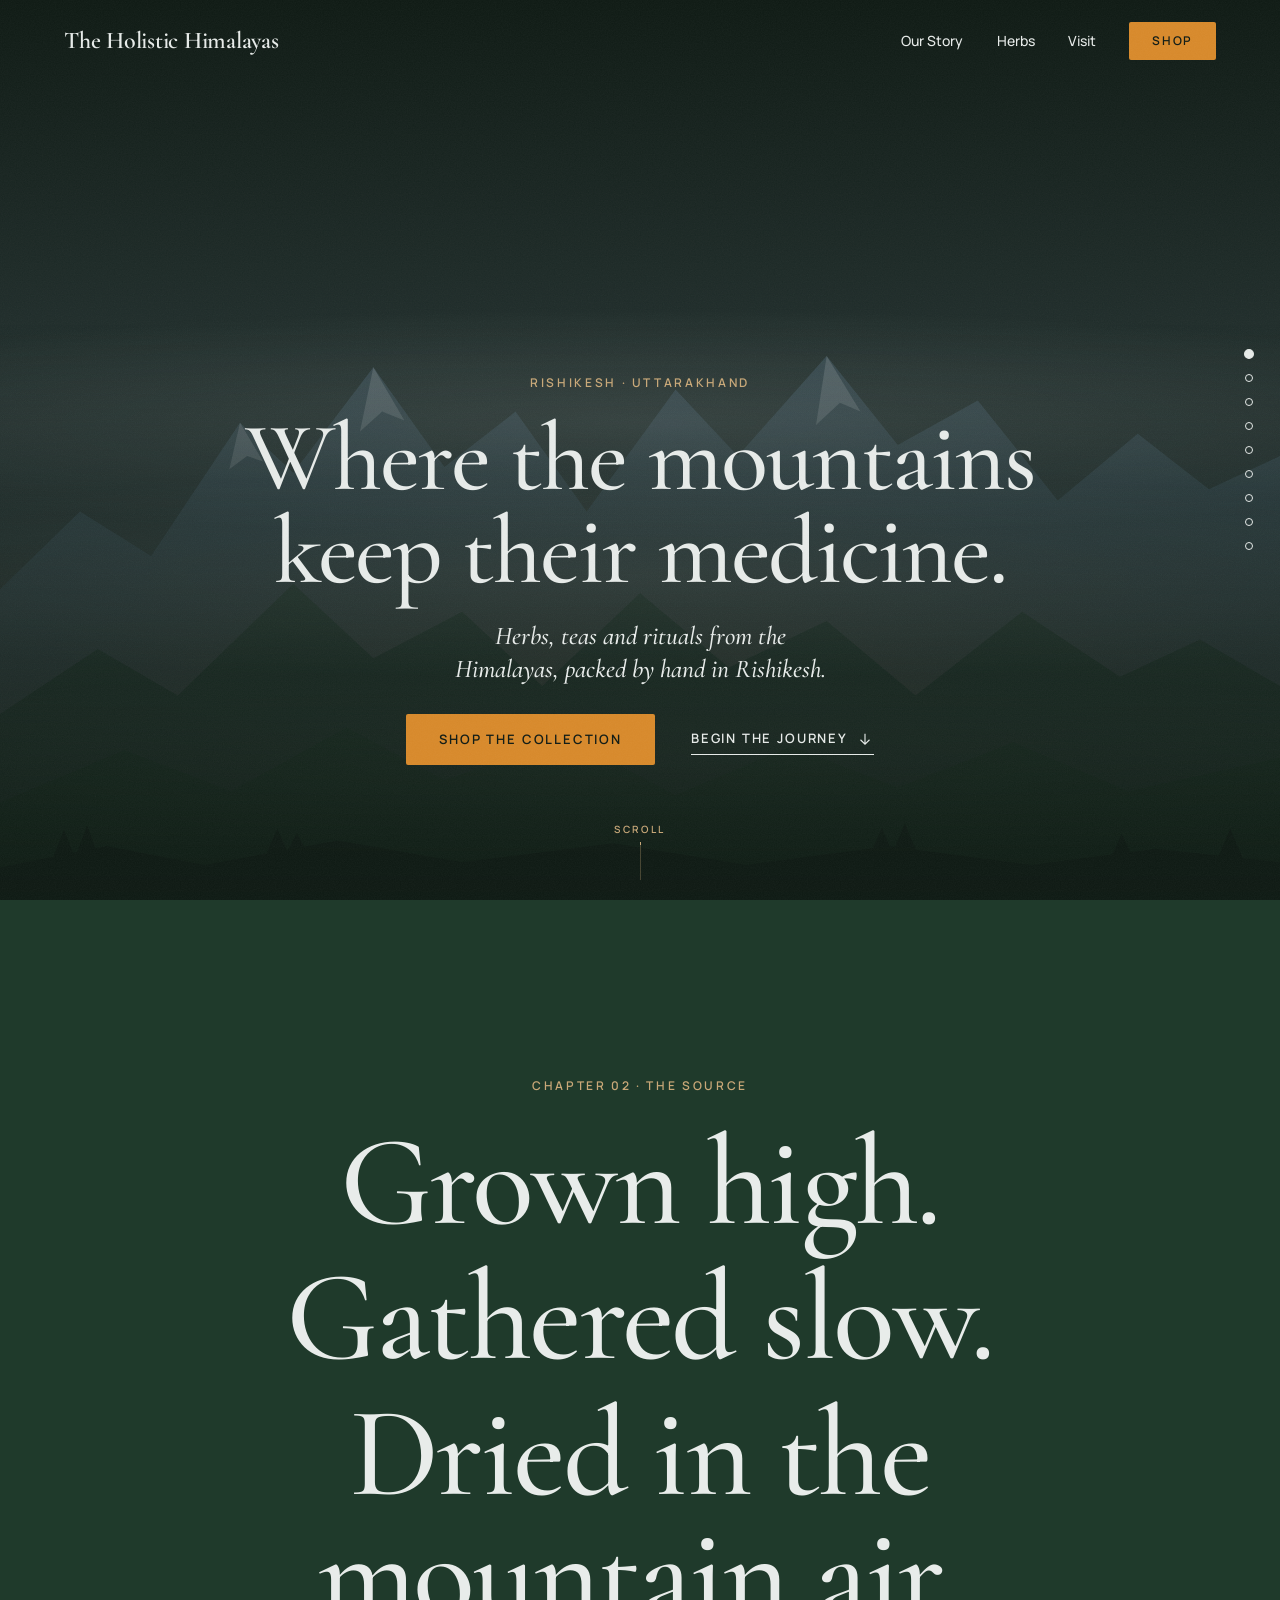
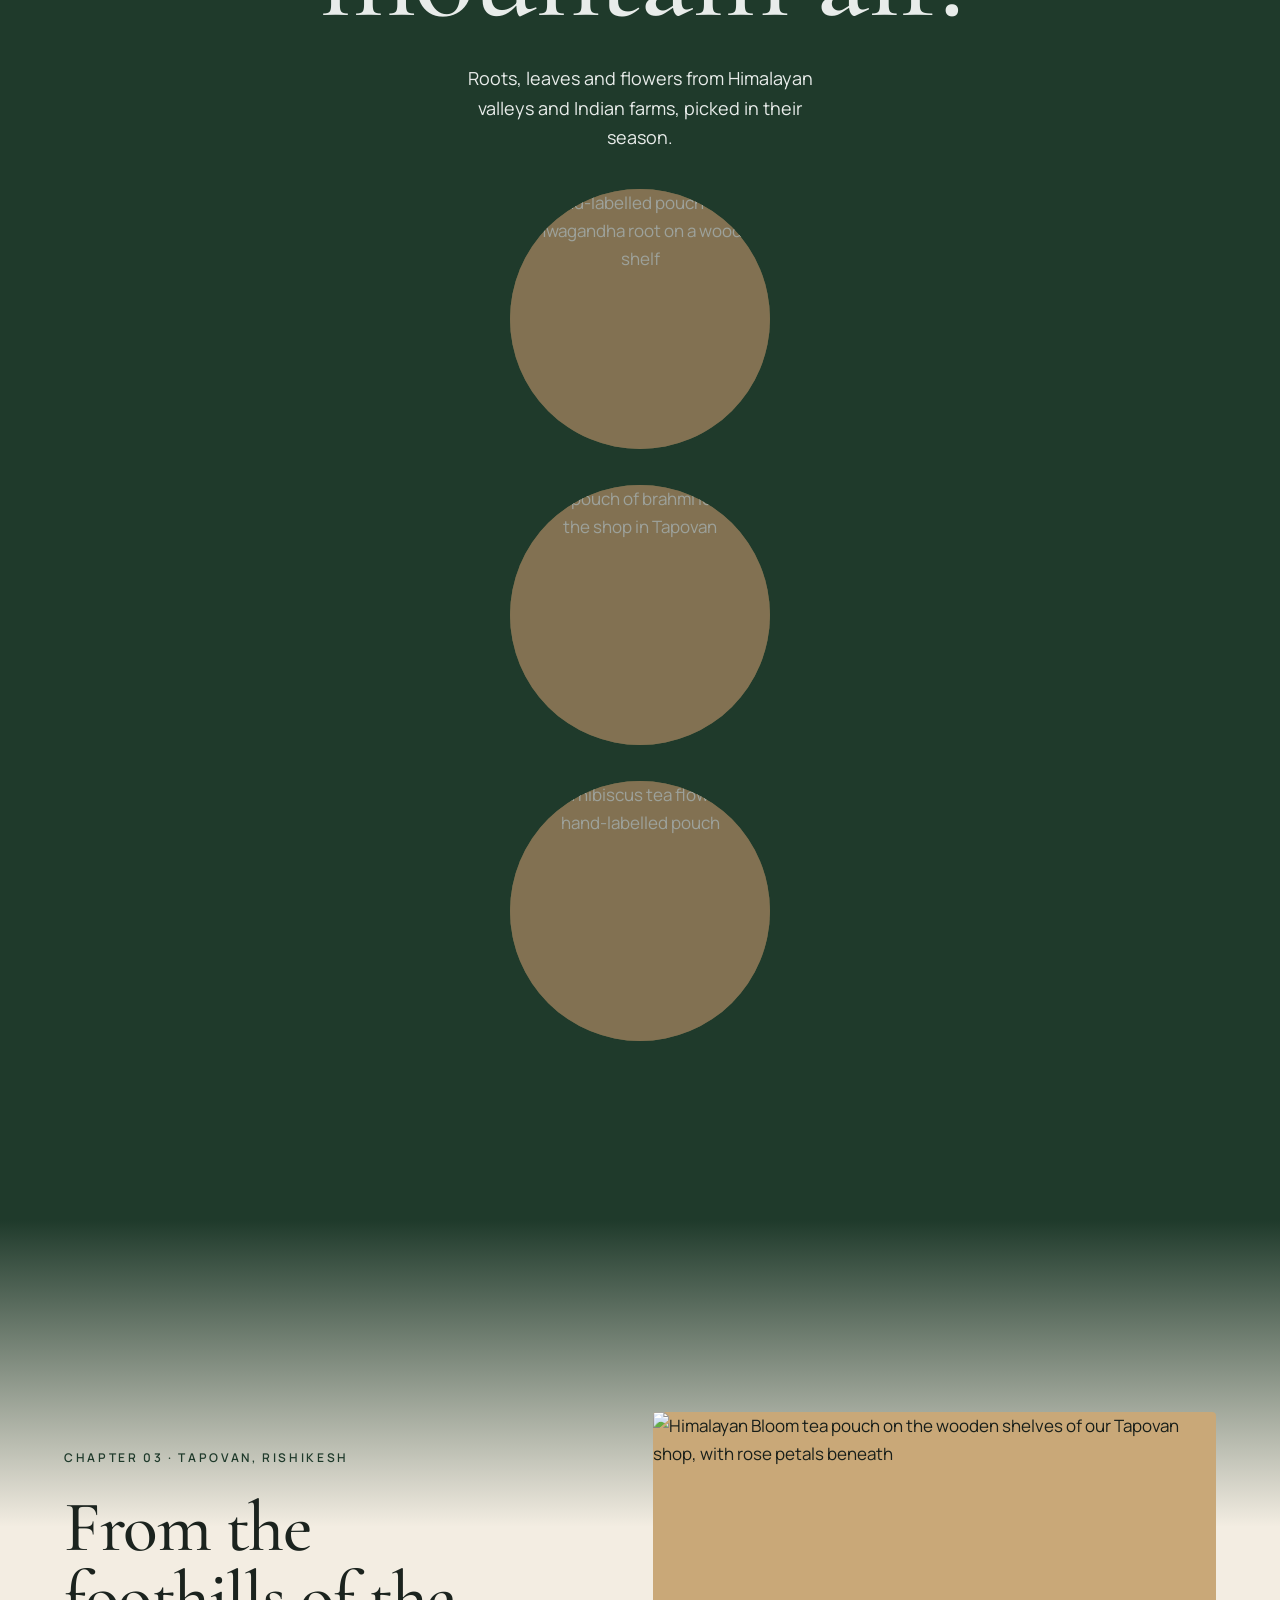
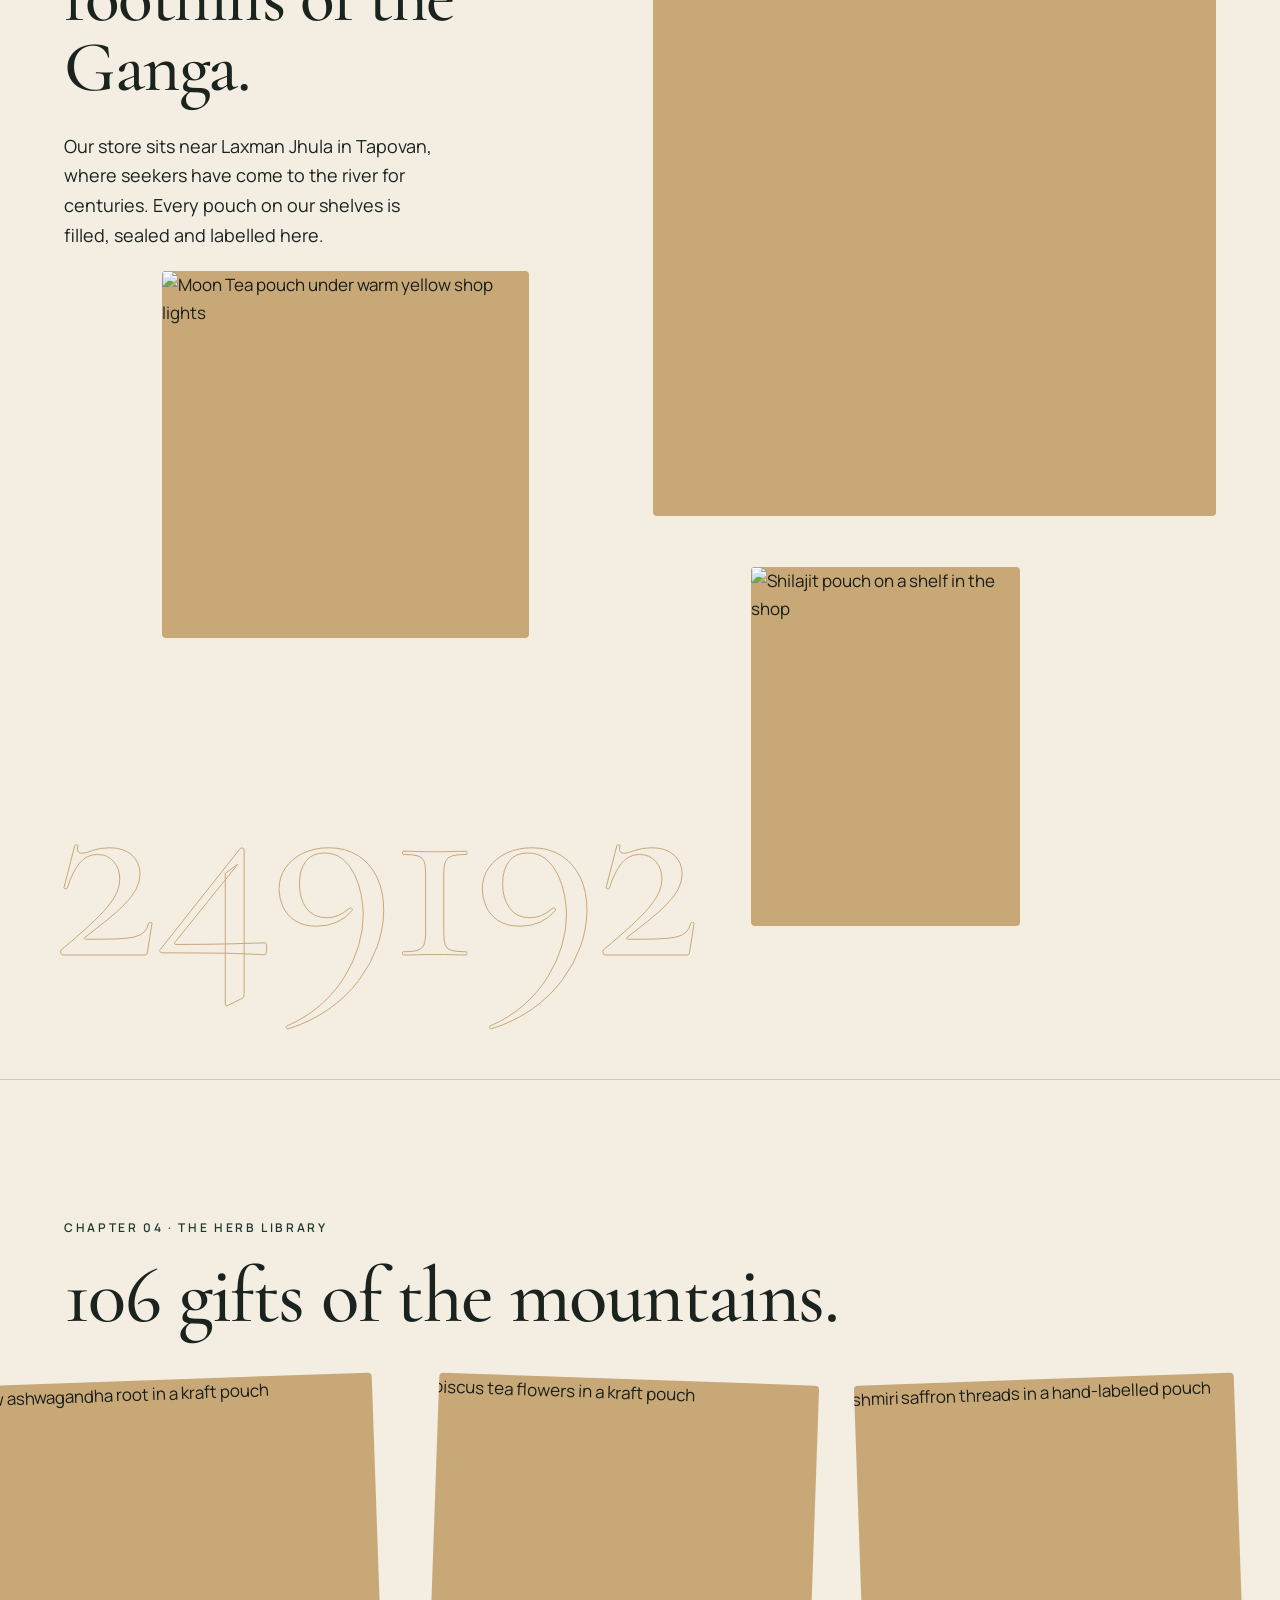
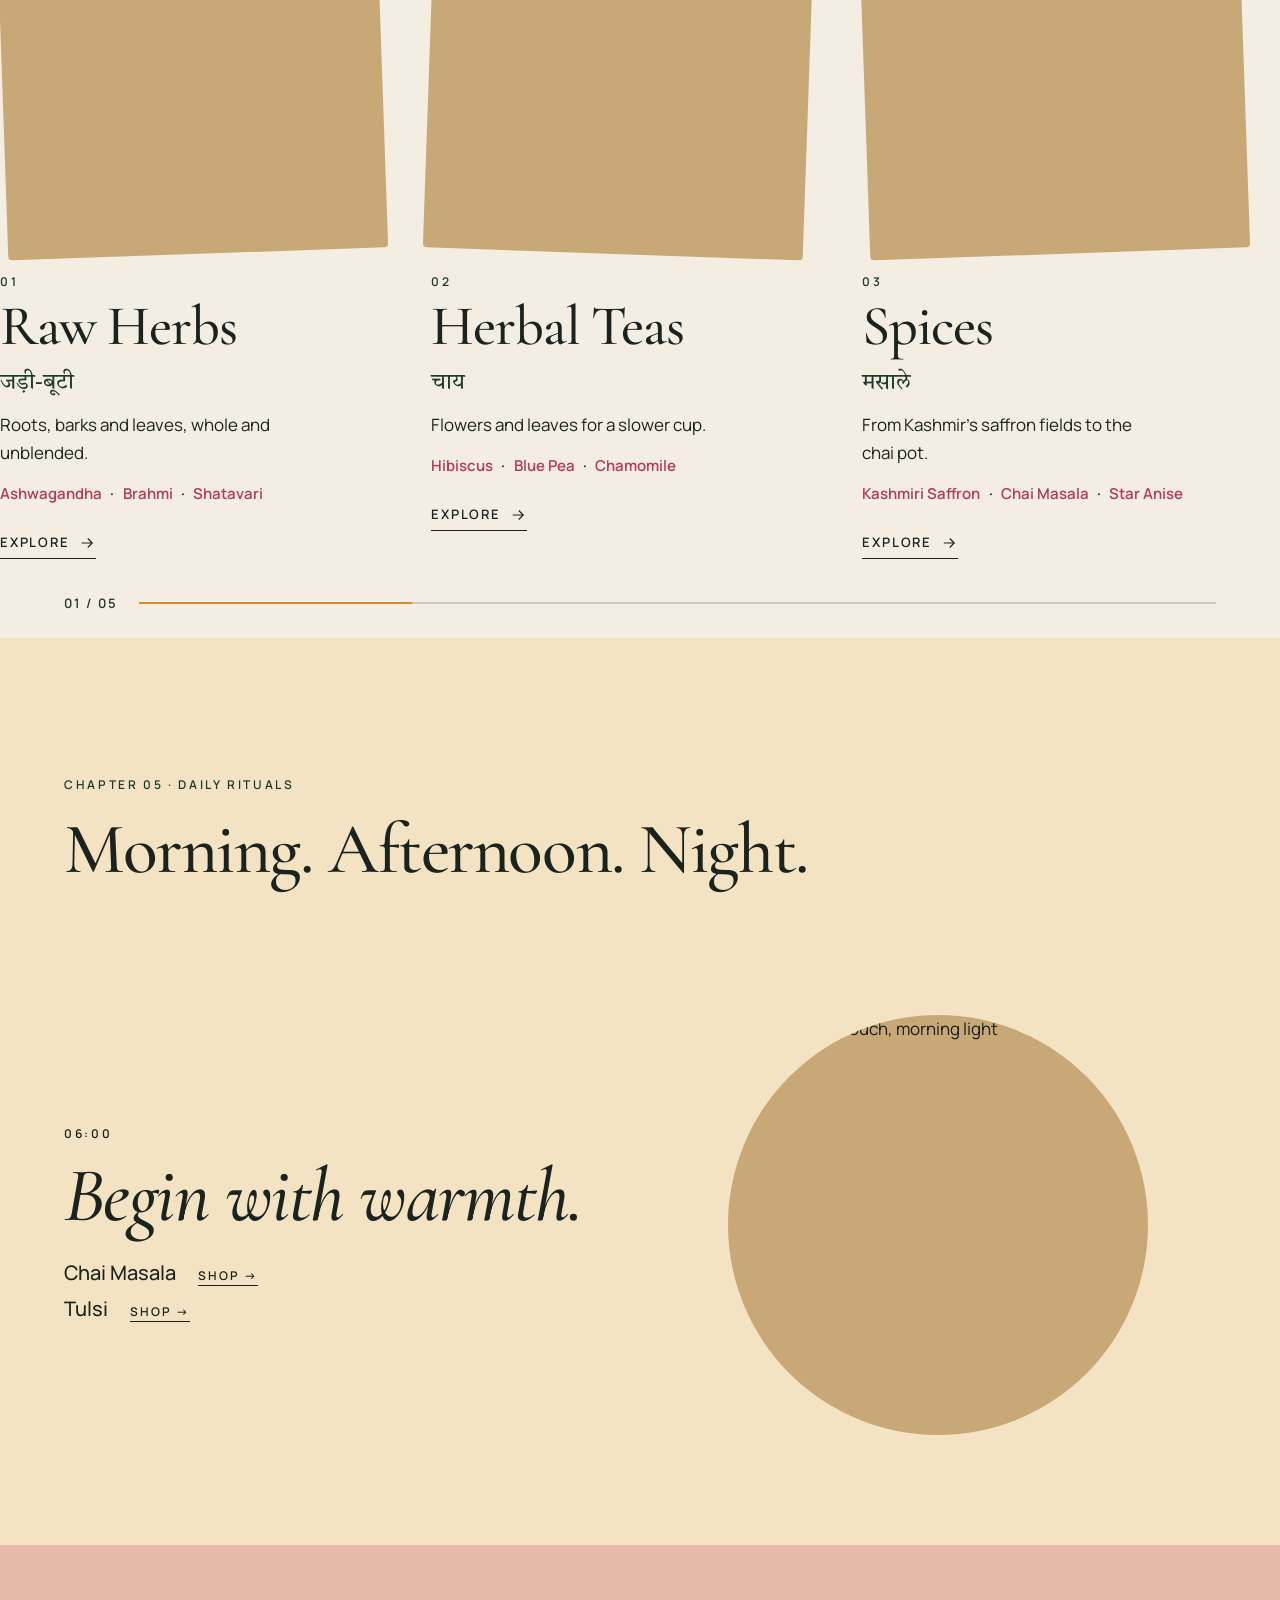
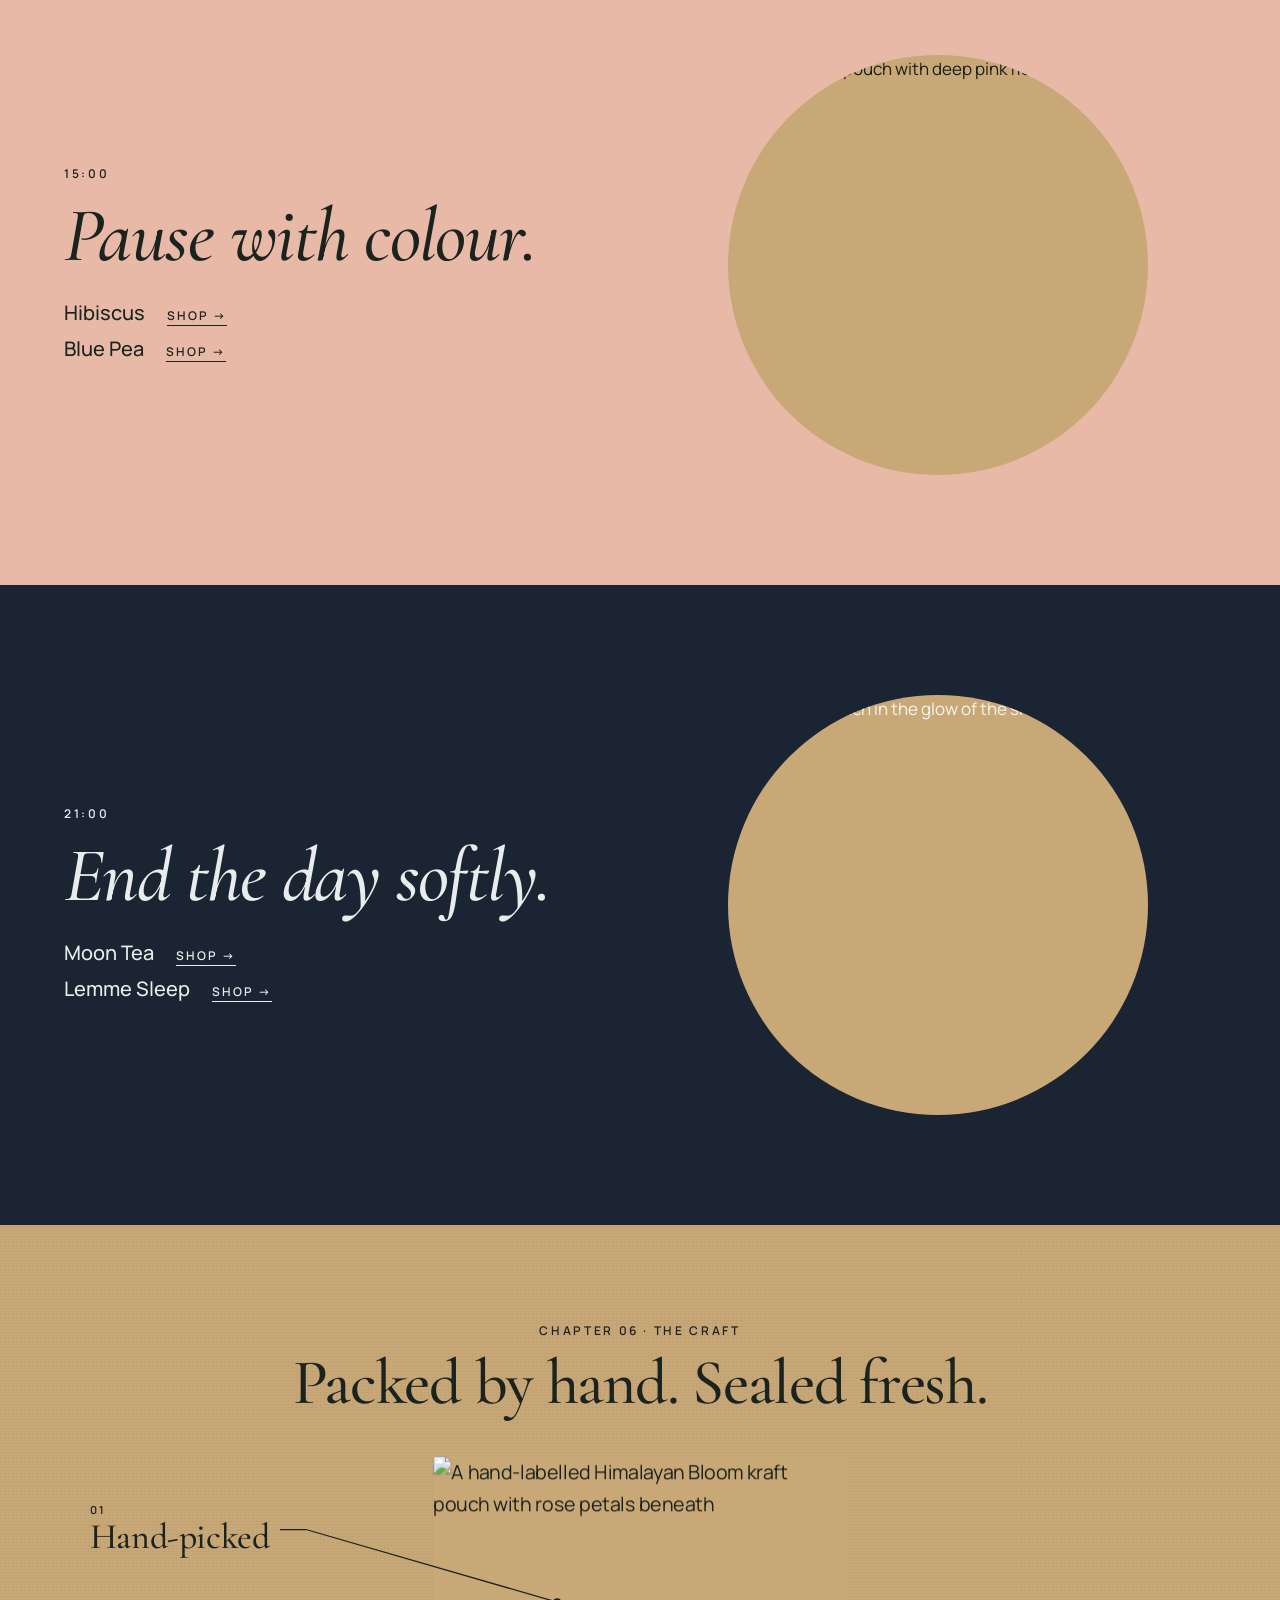
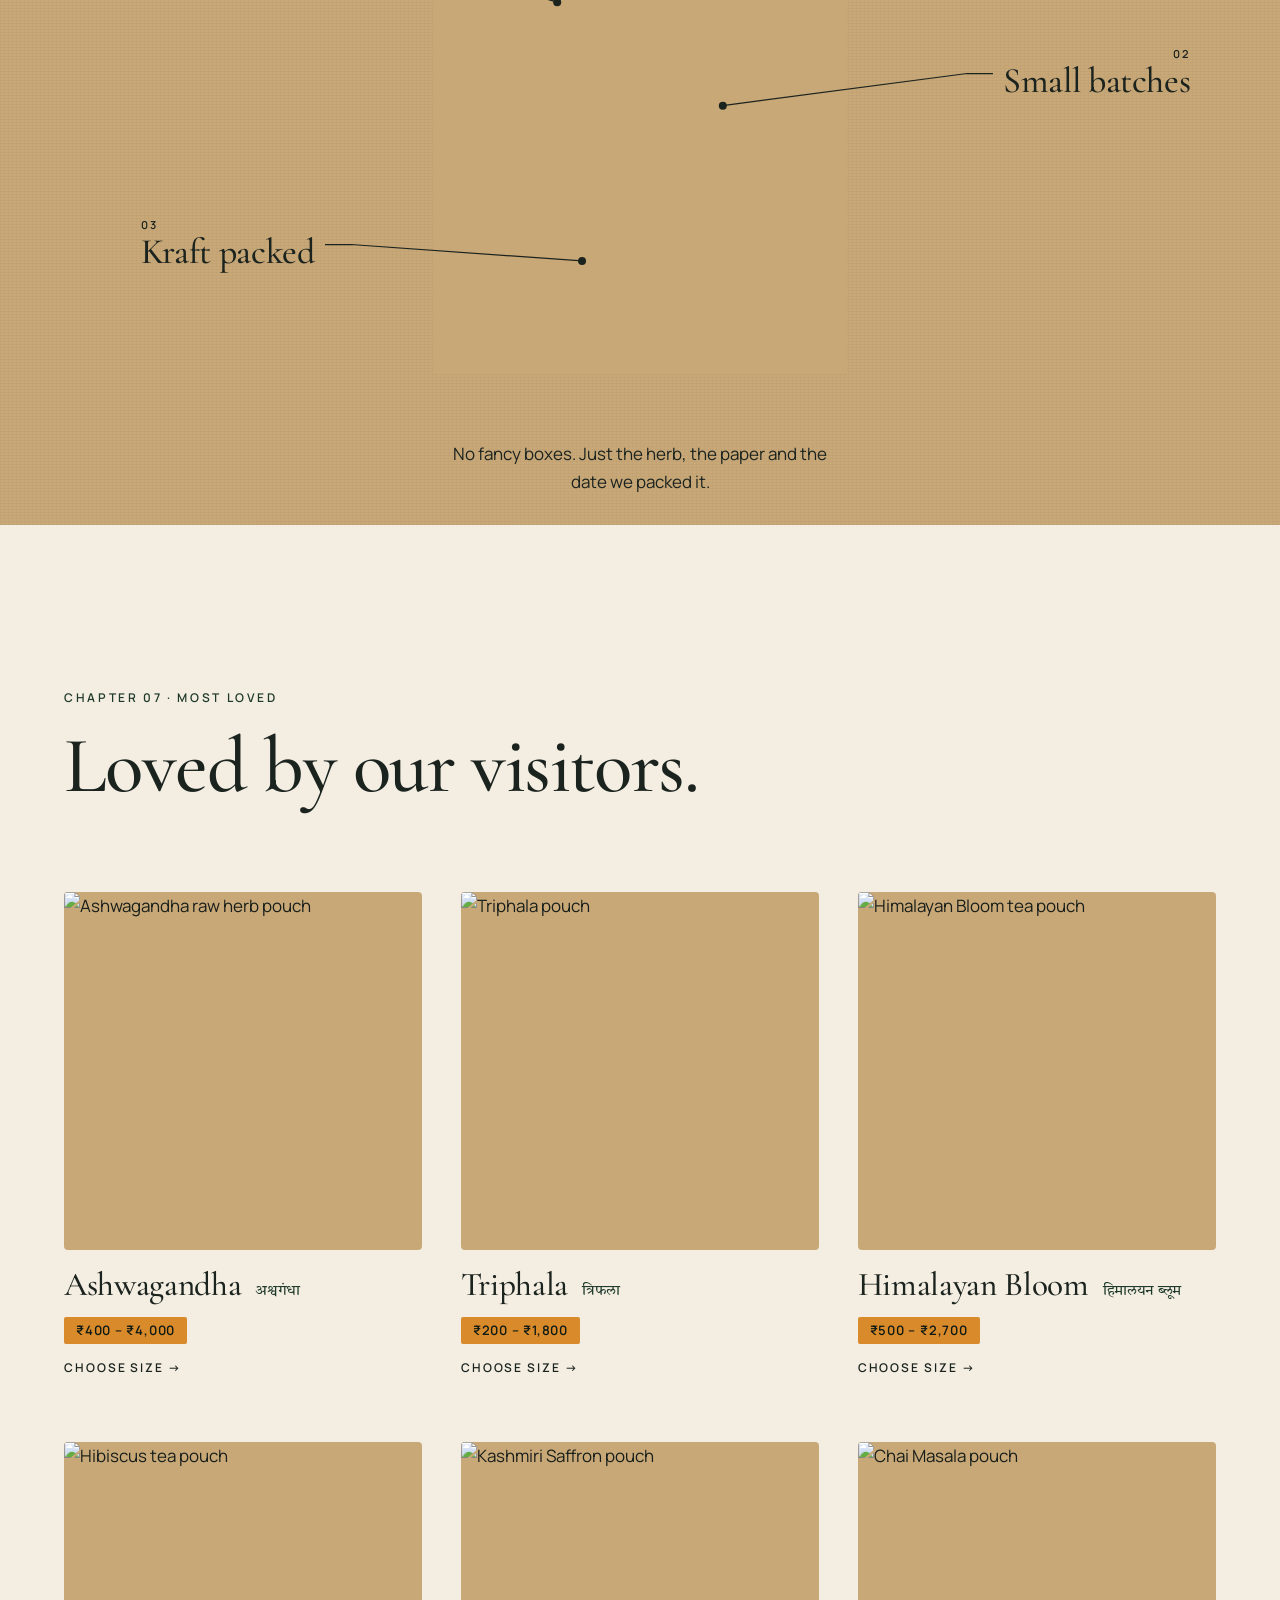
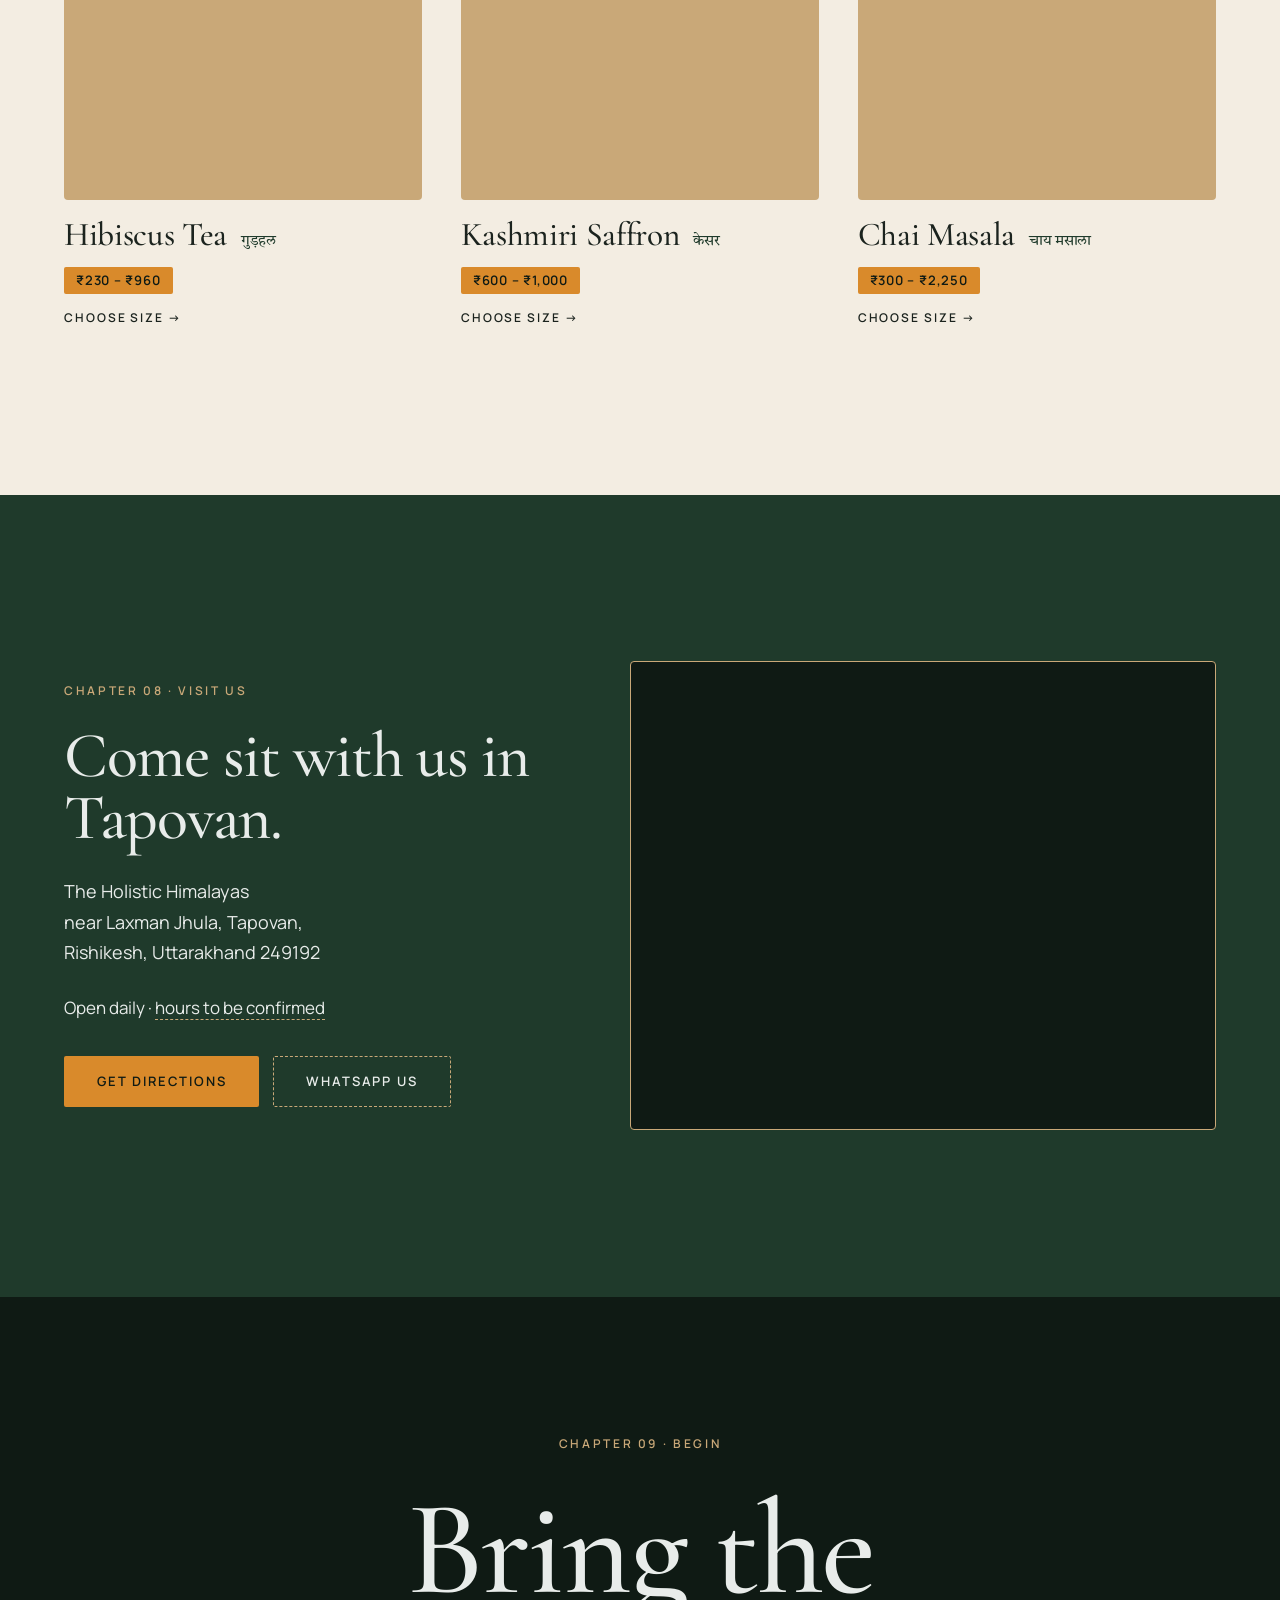
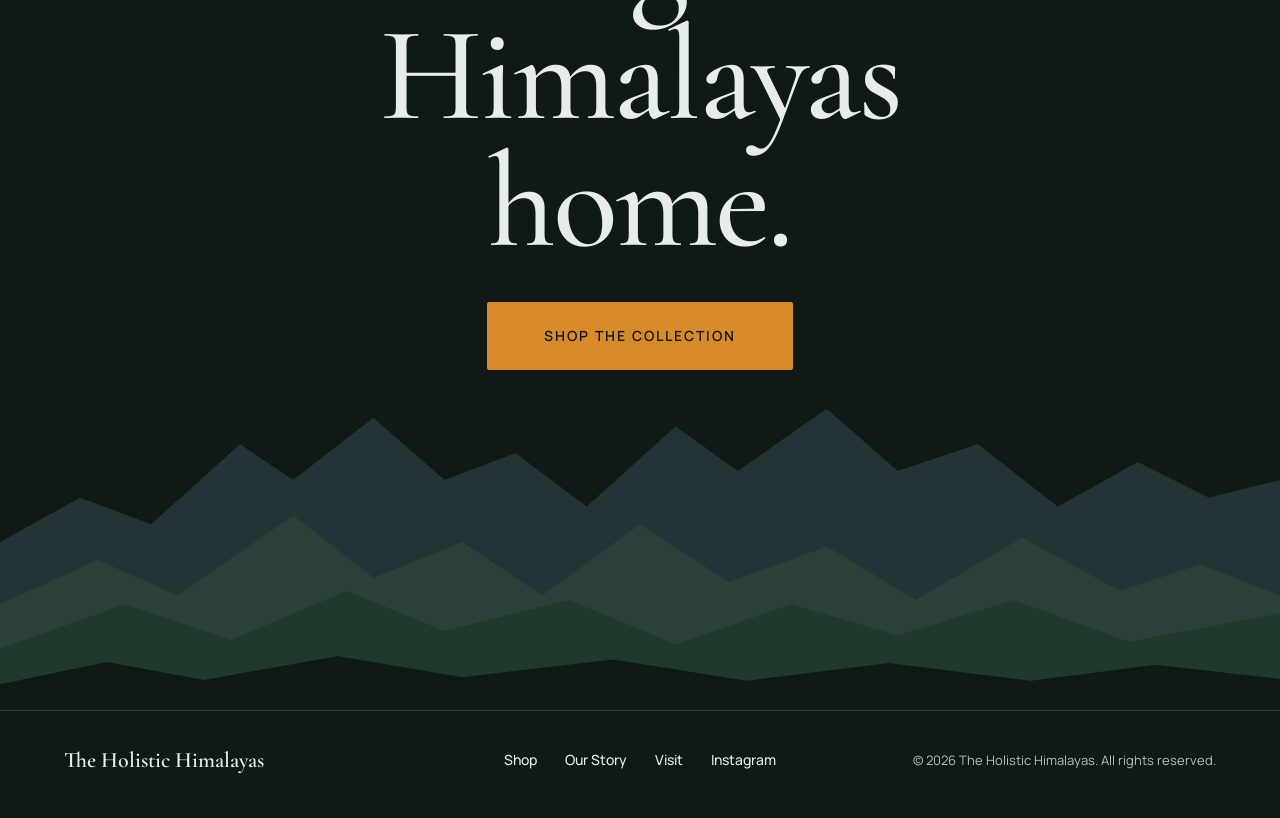
==== index.html @ 9a8c5725 "first commit" ====
<!DOCTYPE html>
<html lang="en">
<head>
  <meta charset="utf-8">
  <meta name="viewport" content="width=device-width, initial-scale=1">
  <title>The Holistic Himalayas — Herbs, Teas &amp; Rituals from Rishikesh</title>
  <meta name="description" content="Raw Ayurvedic herbs, teas, spices and wellness blends, hand-packed in kraft pouches at our shop near Laxman Jhula, Tapovan, Rishikesh. Visit us or shop online.">
  <meta name="theme-color" content="#0F1A14">

  <meta property="og:type" content="website">
  <meta property="og:site_name" content="The Holistic Himalayas">
  <meta property="og:title" content="The Holistic Himalayas — Herbs, Teas &amp; Rituals from Rishikesh">
  <meta property="og:description" content="Where the mountains keep their medicine. Herbs, teas and rituals from the Himalayas, packed by hand in Rishikesh.">
  <meta property="og:image" content="https://theholistichimalayas.com/wp-content/uploads/2025/09/DCS_9266-1.jpg">
  <meta name="twitter:card" content="summary_large_image">

  <link rel="icon" href="data:image/svg+xml,%3Csvg xmlns='http://www.w3.org/2000/svg' viewBox='0 0 32 32'%3E%3Cpath d='M2 27 L12 8 L17 17 L21 11 L30 27 Z' fill='%23D98A2B'/%3E%3C/svg%3E">

  <link rel="preconnect" href="https://fonts.googleapis.com">
  <link rel="preconnect" href="https://fonts.gstatic.com" crossorigin>
  <link href="https://fonts.googleapis.com/css2?family=Cormorant+Garamond:ital,wght@0,500;0,600;1,500&family=Manrope:wght@400;500;600&family=Tiro+Devanagari+Sanskrit&display=swap" rel="stylesheet">
  <link rel="stylesheet" href="style.css">

  <script>
    document.documentElement.classList.add('js');
    if (window.matchMedia('(prefers-reduced-motion: reduce)').matches) {
      document.documentElement.classList.add('rm');
    }
  </script>
  <noscript><style>#preloader{display:none!important}</style></noscript>
</head>

<body>
  <a class="skip" href="#main">Skip to content</a>
  <div id="progress" aria-hidden="true"></div>

  <div id="cursor" aria-hidden="true">
    <span class="cur-dot"></span>
    <span class="cur-ring"><span>View</span></span>
  </div>

  <!-- ============ CHAPTER 0 — PRELOADER ============ -->
  <div id="preloader" data-chapter="0" role="status">
    <p class="pre-title">The Holistic Himalayas</p>
    <div class="pre-line" aria-hidden="true"><span></span></div>
    <span class="sr-only">Loading</span>
  </div>

  <!-- ============ GLOBAL UI ============ -->
  <header class="nav" id="nav">
    <a class="logo" href="#chapter-1">The Holistic Himalayas</a>
    <nav class="nav-links" aria-label="Primary">
      <a href="#chapter-3">Our Story</a>
      <a href="#chapter-4">Herbs</a>
      <a href="#chapter-8">Visit</a>
      <a class="btn btn-saffron btn-sm" href="https://theholistichimalayas.com/shop/" target="_blank" rel="noopener">Shop</a>
    </nav>
    <button class="burger" id="burger" type="button" aria-label="Open menu" aria-expanded="false" aria-controls="menu">
      <span></span><span></span>
    </button>
  </header>

  <div class="menu" id="menu" aria-hidden="true">
    <nav aria-label="Mobile">
      <a href="#chapter-1">Home</a>
      <a href="#chapter-3">Our Story</a>
      <a href="#chapter-4">Herbs</a>
      <a href="#chapter-8">Visit</a>
      <a href="https://theholistichimalayas.com/shop/" target="_blank" rel="noopener">Shop</a>
    </nav>
    <p class="menu-foot label">Tapovan · Rishikesh</p>
  </div>

  <nav class="dots" id="dots" aria-label="Chapters">
    <a href="#chapter-1" data-dot="1" aria-label="Chapter 1, The Mountains"><span>01</span></a>
    <a href="#chapter-2" data-dot="2" aria-label="Chapter 2, The Source"><span>02</span></a>
    <a href="#chapter-3" data-dot="3" aria-label="Chapter 3, The River"><span>03</span></a>
    <a href="#chapter-4" data-dot="4" aria-label="Chapter 4, The Herb Library"><span>04</span></a>
    <a href="#chapter-5" data-dot="5" aria-label="Chapter 5, Daily Rituals"><span>05</span></a>
    <a href="#chapter-6" data-dot="6" aria-label="Chapter 6, The Craft"><span>06</span></a>
    <a href="#chapter-7" data-dot="7" aria-label="Chapter 7, Most Loved"><span>07</span></a>
    <a href="#chapter-8" data-dot="8" aria-label="Chapter 8, Visit Us"><span>08</span></a>
    <a href="#chapter-9" data-dot="9" aria-label="Chapter 9, Bring the Himalayas home"><span>09</span></a>
  </nav>

  <main id="main">

    <!-- ============ CHAPTER 1 — HERO: THE MOUNTAINS ============ -->
    <section id="chapter-1" class="hero" data-chapter="1" data-theme="dark" aria-labelledby="hero-title">
      <div class="hero-scene" aria-hidden="true">
        <div class="layer sky"></div>
        <!-- Optional: drop a photo at images/hero.jpg and un-comment the line below. -->
        <!-- <img class="hero-photo" src="images/hero.jpg" alt="" width="1920" height="1080"> -->

        <svg class="layer far" viewBox="0 0 1440 600" preserveAspectRatio="none" focusable="false">
          <defs>
            <linearGradient id="gFar" x1="0" y1="0" x2="0" y2="1">
              <stop offset="0" stop-color="#3E5560" stop-opacity=".6"/>
              <stop offset="1" stop-color="#3E5560" stop-opacity=".3"/>
            </linearGradient>
          </defs>
          <path fill="url(#gFar)" d="M0,320 L90,250 L170,290 L270,170 L330,215 L420,120 L500,210 L580,160 L660,250 L760,140 L830,200 L930,110 L1010,190 L1100,150 L1190,240 L1280,180 L1360,230 L1440,200 L1440,600 L0,600 Z"/>
          <path fill="#fff" fill-opacity=".14" d="M420,120 L455,168 L430,160 L405,178 Z M930,110 L968,160 L945,152 L918,172 Z M270,170 L296,205 L278,200 L258,212 Z"/>
        </svg>

        <div class="mist m1"></div>

        <svg class="layer mid" viewBox="0 0 1440 600" preserveAspectRatio="none" focusable="false">
          <defs>
            <linearGradient id="gMid" x1="0" y1="0" x2="0" y2="1">
              <stop offset="0" stop-color="#2A4038"/>
              <stop offset="1" stop-color="#22362D"/>
            </linearGradient>
          </defs>
          <path fill="url(#gMid)" d="M0,400 L110,330 L200,380 L330,260 L420,340 L520,290 L610,370 L720,270 L820,350 L930,300 L1030,380 L1150,290 L1260,360 L1350,320 L1440,370 L1440,600 L0,600 Z"/>
        </svg>

        <div class="mist m2"></div>

        <svg class="layer near" viewBox="0 0 1440 600" preserveAspectRatio="none" focusable="false">
          <defs>
            <linearGradient id="gNear" x1="0" y1="0" x2="0" y2="1">
              <stop offset="0" stop-color="#1F3A2B"/>
              <stop offset="1" stop-color="#18301F"/>
            </linearGradient>
          </defs>
          <path fill="url(#gNear)" d="M0,470 L140,400 L260,455 L390,370 L500,440 L640,385 L760,460 L890,395 L1010,450 L1140,390 L1270,455 L1440,410 L1440,600 L0,600 Z"/>
        </svg>

        <svg class="layer front" viewBox="0 0 1440 600" preserveAspectRatio="none" focusable="false">
          <path fill="#0F1A14" d="M0,540 L120,500 L230,535 L380,490 L520,530 L690,495 L840,535 L1000,500 L1160,535 L1300,505 L1440,530 L1440,600 L0,600 Z"/>
          <path fill="#0F1A14" d="M60,520 L72,470 L84,520 Z M84,524 L98,462 L112,524 Z M300,512 L312,468 L324,512 Z M322,514 L334,476 L346,514 Z M980,512 L992,466 L1004,512 Z M1004,514 L1018,458 L1032,514 Z M1250,520 L1262,478 L1274,520 Z M1370,522 L1384,468 L1398,522 Z"/>
        </svg>

        <div class="mist m3"></div>
        <div class="hero-shade"></div>
      </div>

      <div class="hero-content">
        <p class="label hero-fade">Rishikesh · Uttarakhand</p>
        <h1 id="hero-title" class="hero-title" data-hero>Where the mountains keep their medicine.</h1>
        <p class="hero-sub hero-fade">Herbs, teas and rituals from the Himalayas, packed by hand in Rishikesh.</p>
        <div class="hero-cta hero-fade">
          <a class="btn btn-saffron" href="https://theholistichimalayas.com/shop/" target="_blank" rel="noopener">Shop the collection</a>
          <a class="link-arrow" href="#chapter-2">Begin the journey
            <svg viewBox="0 0 24 24" width="18" height="18" aria-hidden="true"><path d="M12 5v14M6 13l6 6 6-6" fill="none" stroke="currentColor" stroke-width="1.5"/></svg>
          </a>
        </div>
      </div>

      <div class="scroll-cue hero-fade" aria-hidden="true">
        <span>Scroll</span>
        <i></i>
      </div>
    </section>

    <!-- ============ CHAPTER 2 — THE SOURCE ============ -->
    <section id="chapter-2" class="source" data-chapter="2" data-theme="dark" aria-labelledby="source-title">
      <div class="source-stage">
        <div class="source-bg" aria-hidden="true"></div>
        <p class="label source-label">Chapter 02 · The Source</p>

        <h2 id="source-title" class="source-lines">
          <span class="s-line">Grown high.</span>
          <span class="s-line">Gathered slow.</span>
          <span class="s-line">Dried in the mountain air.</span>
        </h2>

        <p class="s-sub">Roots, leaves and flowers from Himalayan valleys and Indian farms, picked in their season.</p>

        <figure class="s-photo p1 ph">
          <img src="https://theholistichimalayas.com/wp-content/uploads/2026/04/ashwagandha-img1.jpeg" alt="Hand-labelled pouch of raw ashwagandha root on a wooden shelf" width="800" height="800" decoding="async" data-preload>
        </figure>
        <figure class="s-photo p2 ph">
          <img src="https://theholistichimalayas.com/wp-content/uploads/2025/09/20260410_173730.jpg" alt="Kraft pouch of brahmi leaves in the shop in Tapovan" width="800" height="800" decoding="async" data-preload>
        </figure>
        <figure class="s-photo p3 ph">
          <img src="https://theholistichimalayas.com/wp-content/uploads/2025/09/20260408_204535.jpg" alt="Dried hibiscus tea flowers in a hand-labelled pouch" width="800" height="800" decoding="async" data-preload>
        </figure>
      </div>
    </section>

    <!-- ============ CHAPTER 3 — RISHIKESH: THE RIVER ============ -->
    <section id="chapter-3" class="river" data-chapter="3" data-theme="light" aria-labelledby="river-title">
      <div class="mist-top" aria-hidden="true"></div>
      <div class="river-grid">
        <div class="river-text">
          <p class="label" data-reveal>Chapter 03 · Tapovan, Rishikesh</p>
          <h2 id="river-title" data-split>From the foothills of the Ganga.</h2>
          <p class="lead" data-reveal>Our store sits near Laxman Jhula in Tapovan, where seekers have come to the river for centuries. Every pouch on our shelves is filled, sealed and labelled here.</p>
        </div>

        <figure class="frame f1 ph">
          <img src="https://theholistichimalayas.com/wp-content/uploads/2025/09/DCS_9266-1.jpg" alt="Himalayan Bloom tea pouch on the wooden shelves of our Tapovan shop, with rose petals beneath" width="900" height="1125" loading="lazy" decoding="async">
        </figure>
        <figure class="frame f2 ph">
          <img src="https://theholistichimalayas.com/wp-content/uploads/2025/09/DCS_9262.jpg" alt="Moon Tea pouch under warm yellow shop lights" width="800" height="800" loading="lazy" decoding="async">
        </figure>
        <figure class="frame f3 ph">
          <img src="https://theholistichimalayas.com/wp-content/uploads/2025/09/DCS_9540.jpg" alt="Shilajit pouch on a shelf in the shop" width="720" height="960" loading="lazy" decoding="async">
        </figure>

        <span class="big-num" aria-hidden="true">249192</span>
      </div>
    </section>

    <!-- ============ CHAPTER 4 — THE HERB LIBRARY ============ -->
    <section id="chapter-4" class="library" data-chapter="4" data-theme="light" aria-labelledby="lib-title">
      <div class="lib-stage">
        <div class="lib-head">
          <p class="label" data-reveal>Chapter 04 · The Herb Library</p>
          <h2 id="lib-title" data-split>106 gifts of the mountains.</h2>
        </div>

        <div class="lib-track" id="libTrack">
          <article class="panel" aria-labelledby="pn1">
            <div class="panel-img ph" data-cursor="view">
              <img src="https://theholistichimalayas.com/wp-content/uploads/2026/04/ashwagandha-img1.jpeg" alt="Raw ashwagandha root in a kraft pouch" width="800" height="1000" loading="lazy" decoding="async">
            </div>
            <div class="panel-body">
              <p class="p-num">01</p>
              <h3 id="pn1">Raw Herbs</h3>
              <p class="deva" lang="hi">जड़ी-बूटी</p>
              <p class="p-desc">Roots, barks and leaves, whole and unblended.</p>
              <ul class="p-items"><li>Ashwagandha</li><li>Brahmi</li><li>Shatavari</li></ul>
              <a class="link-arrow" href="https://theholistichimalayas.com/shop/" target="_blank" rel="noopener">Explore <span class="sr-only">raw herbs</span>
                <svg viewBox="0 0 24 24" width="18" height="18" aria-hidden="true"><path d="M5 12h14M13 6l6 6-6 6" fill="none" stroke="currentColor" stroke-width="1.5"/></svg></a>
            </div>
          </article>

          <article class="panel" aria-labelledby="pn2">
            <div class="panel-img ph" data-cursor="view">
              <img src="https://theholistichimalayas.com/wp-content/uploads/2025/09/20260408_204535.jpg" alt="Hibiscus tea flowers in a kraft pouch" width="800" height="1000" loading="lazy" decoding="async">
            </div>
            <div class="panel-body">
              <p class="p-num">02</p>
              <h3 id="pn2">Herbal Teas</h3>
              <p class="deva" lang="hi">चाय</p>
              <p class="p-desc">Flowers and leaves for a slower cup.</p>
              <ul class="p-items"><li>Hibiscus</li><li>Blue Pea</li><li>Chamomile</li></ul>
              <a class="link-arrow" href="https://theholistichimalayas.com/shop/" target="_blank" rel="noopener">Explore <span class="sr-only">herbal teas</span>
                <svg viewBox="0 0 24 24" width="18" height="18" aria-hidden="true"><path d="M5 12h14M13 6l6 6-6 6" fill="none" stroke="currentColor" stroke-width="1.5"/></svg></a>
            </div>
          </article>

          <article class="panel" aria-labelledby="pn3">
            <div class="panel-img ph" data-cursor="view">
              <img src="https://theholistichimalayas.com/wp-content/uploads/2025/09/20260411_123158-1.jpg" alt="Kashmiri saffron threads in a hand-labelled pouch" width="800" height="1000" loading="lazy" decoding="async">
            </div>
            <div class="panel-body">
              <p class="p-num">03</p>
              <h3 id="pn3">Spices</h3>
              <p class="deva" lang="hi">मसाले</p>
              <p class="p-desc">From Kashmir's saffron fields to the chai pot.</p>
              <ul class="p-items"><li>Kashmiri Saffron</li><li>Chai Masala</li><li>Star Anise</li></ul>
              <a class="link-arrow" href="https://theholistichimalayas.com/shop/" target="_blank" rel="noopener">Explore <span class="sr-only">spices</span>
                <svg viewBox="0 0 24 24" width="18" height="18" aria-hidden="true"><path d="M5 12h14M13 6l6 6-6 6" fill="none" stroke="currentColor" stroke-width="1.5"/></svg></a>
            </div>
          </article>

          <article class="panel" aria-labelledby="pn4">
            <div class="panel-img ph" data-cursor="view">
              <img src="https://theholistichimalayas.com/wp-content/uploads/2026/03/20260404_154537-1.jpg" alt="Neem Chandan face wash pouch on a shelf" width="800" height="1000" loading="lazy" decoding="async">
            </div>
            <div class="panel-body">
              <p class="p-num">04</p>
              <h3 id="pn4">Self-Care</h3>
              <p class="deva" lang="hi">स्नान</p>
              <p class="p-desc">Clays, powders and washes the old way.</p>
              <ul class="p-items"><li>Neem Chandan Face Wash</li><li>Ubtan</li><li>Multani Mitti</li></ul>
              <a class="link-arrow" href="https://theholistichimalayas.com/shop/" target="_blank" rel="noopener">Explore <span class="sr-only">self-care</span>
                <svg viewBox="0 0 24 24" width="18" height="18" aria-hidden="true"><path d="M5 12h14M13 6l6 6-6 6" fill="none" stroke="currentColor" stroke-width="1.5"/></svg></a>
            </div>
          </article>

          <article class="panel" aria-labelledby="pn5">
            <div class="panel-img ph" data-cursor="view">
              <img src="https://theholistichimalayas.com/wp-content/uploads/2025/09/DCS_9540.jpg" alt="Shilajit pouch on the shop shelf" width="800" height="1000" loading="lazy" decoding="async">
            </div>
            <div class="panel-body">
              <p class="p-num">05</p>
              <h3 id="pn5">Wellness Blends</h3>
              <p class="deva" lang="hi">रसायन</p>
              <p class="p-desc">Our house blends, built on tradition.</p>
              <ul class="p-items"><li>Shilajit</li><li>Yogic Fuel</li><li>Focus Fuel</li></ul>
              <a class="link-arrow" href="https://theholistichimalayas.com/shop/" target="_blank" rel="noopener">Explore <span class="sr-only">wellness blends</span>
                <svg viewBox="0 0 24 24" width="18" height="18" aria-hidden="true"><path d="M5 12h14M13 6l6 6-6 6" fill="none" stroke="currentColor" stroke-width="1.5"/></svg></a>
            </div>
          </article>
        </div>

        <div class="lib-progress" aria-hidden="true">
          <span class="lib-count"><b id="libCur">01</b> / 05</span>
          <span class="bar"><i id="libBar"></i></span>
        </div>
      </div>
    </section>

    <!-- ============ CHAPTER 5 — A RITUAL FOR EVERY HOUR ============ -->
    <section id="chapter-5" class="rituals" data-chapter="5" data-theme="light" aria-labelledby="rit-title">
      <div class="rit-stage">
        <div class="rit-bg rit-bg-2" aria-hidden="true"></div>
        <div class="rit-bg rit-bg-3" aria-hidden="true"></div>

        <div class="rit-head">
          <p class="label">Chapter 05 · Daily Rituals</p>
          <h2 id="rit-title" data-split>Morning. Afternoon. Night.</h2>
        </div>

        <svg class="rit-arc" viewBox="0 0 1000 200" preserveAspectRatio="xMidYMid meet" aria-hidden="true" focusable="false">
          <path class="arc-path" d="M40,170 Q500,-90 960,170" fill="none" stroke="currentColor" stroke-opacity=".4" stroke-width="1.5" stroke-dasharray="2 9" stroke-linecap="round"/>
          <g class="orb">
            <g class="orb-sun">
              <circle r="13" fill="#D98A2B"/>
              <g stroke="#D98A2B" stroke-width="2" stroke-linecap="round">
                <path d="M0,-22 V-18 M0,22 V18 M-22,0 H-18 M22,0 H18 M-15.5,-15.5 L-12.7,-12.7 M15.5,15.5 L12.7,12.7 M-15.5,15.5 L-12.7,12.7 M15.5,-15.5 L12.7,-12.7"/>
              </g>
            </g>
            <g class="orb-moon">
              <path d="M8,-16 A16,16 0 1 0 16,8 A12,12 0 1 1 8,-16 Z" fill="#E8ECEA"/>
            </g>
          </g>
        </svg>

        <div class="scenes">
          <article class="scene" data-scene="1" aria-labelledby="sc1">
            <div class="scene-text">
              <p class="time">06:00</p>
              <h3 id="sc1">Begin with warmth.</h3>
              <ul class="sc-items">
                <li>Chai Masala <a href="https://theholistichimalayas.com/shop/" target="_blank" rel="noopener">Shop →</a></li>
                <li>Tulsi <a href="https://theholistichimalayas.com/shop/" target="_blank" rel="noopener">Shop →</a></li>
              </ul>
            </div>
            <div class="circ ph" data-cursor="view">
              <img src="https://theholistichimalayas.com/wp-content/uploads/2025/09/20260408_152216.jpg" alt="Chai Masala pouch, morning light" width="700" height="700" loading="lazy" decoding="async">
            </div>
          </article>

          <article class="scene" data-scene="2" aria-labelledby="sc2">
            <div class="scene-text">
              <p class="time">15:00</p>
              <h3 id="sc2">Pause with colour.</h3>
              <ul class="sc-items">
                <li>Hibiscus <a href="https://theholistichimalayas.com/shop/" target="_blank" rel="noopener">Shop →</a></li>
                <li>Blue Pea <a href="https://theholistichimalayas.com/shop/" target="_blank" rel="noopener">Shop →</a></li>
              </ul>
            </div>
            <div class="circ ph" data-cursor="view">
              <img src="https://theholistichimalayas.com/wp-content/uploads/2025/09/20260408_204535.jpg" alt="Hibiscus tea pouch with deep pink flowers" width="700" height="700" loading="lazy" decoding="async">
            </div>
          </article>

          <article class="scene" data-scene="3" aria-labelledby="sc3">
            <div class="scene-text">
              <p class="time">21:00</p>
              <h3 id="sc3">End the day softly.</h3>
              <ul class="sc-items">
                <li>Moon Tea <a href="https://theholistichimalayas.com/shop/" target="_blank" rel="noopener">Shop →</a></li>
                <li>Lemme Sleep <a href="https://theholistichimalayas.com/shop/" target="_blank" rel="noopener">Shop →</a></li>
              </ul>
            </div>
            <div class="circ ph" data-cursor="view">
              <img src="https://theholistichimalayas.com/wp-content/uploads/2025/09/DCS_9262.jpg" alt="Moon Tea pouch in the glow of the shop lights" width="700" height="700" loading="lazy" decoding="async">
            </div>
          </article>
        </div>
      </div>
    </section>

    <!-- ============ CHAPTER 6 — THE CRAFT ============ -->
    <section id="chapter-6" class="craft" data-chapter="6" data-theme="light" aria-labelledby="craft-title">
      <div class="craft-stage" id="craftStage">
        <div class="craft-head">
          <p class="label">Chapter 06 · The Craft</p>
          <h2 id="craft-title" data-split>Packed by hand. Sealed fresh.</h2>
        </div>

        <div class="pouch">
          <div class="pouch-frame ph">
            <img src="https://theholistichimalayas.com/wp-content/uploads/2025/09/DCS_9266-1.jpg" alt="A hand-labelled Himalayan Bloom kraft pouch with rose petals beneath" width="900" height="1125" loading="lazy" decoding="async">
          </div>
        </div>

        <svg class="craft-lines" id="craftLines" aria-hidden="true" focusable="false">
          <path pathLength="1" fill="none" stroke="#1B231E" stroke-width="1.25"/>
          <path pathLength="1" fill="none" stroke="#1B231E" stroke-width="1.25"/>
          <path pathLength="1" fill="none" stroke="#1B231E" stroke-width="1.25"/>
          <circle r="4" fill="#1B231E"/>
          <circle r="4" fill="#1B231E"/>
          <circle r="4" fill="#1B231E"/>
        </svg>

        <p class="callout c1"><small>01</small>Hand-picked</p>
        <p class="callout c2 right"><small>02</small>Small batches</p>
        <p class="callout c3"><small>03</small>Kraft packed</p>

        <p class="craft-foot">No fancy boxes. Just the herb, the paper and the date we packed it.</p>
      </div>
    </section>

    <!-- ============ CHAPTER 7 — BESTSELLERS ============ -->
    <section id="chapter-7" class="best" data-chapter="7" data-theme="light" aria-labelledby="best-title">
      <div class="best-inner">
        <p class="label" data-reveal>Chapter 07 · Most Loved</p>
        <h2 id="best-title" data-split>Loved by our visitors.</h2>

        <div class="best-grid">
          <article class="card" data-cursor="view">
            <figure class="card-img ph">
              <img src="https://theholistichimalayas.com/wp-content/uploads/2026/04/ashwagandha-img1.jpeg" alt="Ashwagandha raw herb pouch" width="800" height="800" loading="lazy" decoding="async">
            </figure>
            <h3 class="card-name"><span>Ashwagandha</span> <em class="deva" lang="hi">अश्वगंधा</em></h3>
            <p class="price">₹400 – ₹4,000</p>
            <a class="more" href="https://theholistichimalayas.com/product/ashwagandha-raw/" target="_blank" rel="noopener">Choose size →<span class="sr-only"> for Ashwagandha</span></a>
          </article>

          <article class="card" data-cursor="view">
            <figure class="card-img ph">
              <img src="https://theholistichimalayas.com/wp-content/uploads/2025/09/20260408_174322.jpg" alt="Triphala pouch" width="800" height="800" loading="lazy" decoding="async">
            </figure>
            <h3 class="card-name"><span>Triphala</span> <em class="deva" lang="hi">त्रिफला</em></h3>
            <p class="price">₹200 – ₹1,800</p>
            <a class="more" href="https://theholistichimalayas.com/product/triphala-2/" target="_blank" rel="noopener">Choose size →<span class="sr-only"> for Triphala</span></a>
          </article>

          <article class="card" data-cursor="view">
            <figure class="card-img ph">
              <img src="https://theholistichimalayas.com/wp-content/uploads/2025/09/DCS_9266-1.jpg" alt="Himalayan Bloom tea pouch" width="800" height="800" loading="lazy" decoding="async">
            </figure>
            <h3 class="card-name"><span>Himalayan Bloom</span> <em class="deva" lang="hi">हिमालयन ब्लूम</em></h3>
            <p class="price">₹500 – ₹2,700</p>
            <a class="more" href="https://theholistichimalayas.com/product/himalayan-bloom/" target="_blank" rel="noopener">Choose size →<span class="sr-only"> for Himalayan Bloom</span></a>
          </article>

          <article class="card" data-cursor="view">
            <figure class="card-img ph">
              <img src="https://theholistichimalayas.com/wp-content/uploads/2025/09/20260408_204535.jpg" alt="Hibiscus tea pouch" width="800" height="800" loading="lazy" decoding="async">
            </figure>
            <h3 class="card-name"><span>Hibiscus Tea</span> <em class="deva" lang="hi">गुड़हल</em></h3>
            <p class="price">₹230 – ₹960</p>
            <a class="more" href="https://theholistichimalayas.com/product/hibiscus-tea/" target="_blank" rel="noopener">Choose size →<span class="sr-only"> for Hibiscus Tea</span></a>
          </article>

          <article class="card" data-cursor="view">
            <figure class="card-img ph">
              <img src="https://theholistichimalayas.com/wp-content/uploads/2025/09/20260411_123158-1.jpg" alt="Kashmiri Saffron pouch" width="800" height="800" loading="lazy" decoding="async">
            </figure>
            <h3 class="card-name"><span>Kashmiri Saffron</span> <em class="deva" lang="hi">केसर</em></h3>
            <p class="price">₹600 – ₹1,000</p>
            <a class="more" href="https://theholistichimalayas.com/product/kashmiri-saffron/" target="_blank" rel="noopener">Choose size →<span class="sr-only"> for Kashmiri Saffron</span></a>
          </article>

          <article class="card" data-cursor="view">
            <figure class="card-img ph">
              <img src="https://theholistichimalayas.com/wp-content/uploads/2025/09/20260408_152216.jpg" alt="Chai Masala pouch" width="800" height="800" loading="lazy" decoding="async">
            </figure>
            <h3 class="card-name"><span>Chai Masala</span> <em class="deva" lang="hi">चाय मसाला</em></h3>
            <p class="price">₹300 – ₹2,250</p>
            <a class="more" href="https://theholistichimalayas.com/product/chai-masala/" target="_blank" rel="noopener">Choose size →<span class="sr-only"> for Chai Masala</span></a>
          </article>
        </div>
      </div>
    </section>

    <!-- ============ CHAPTER 8 — VISIT US ============ -->
    <section id="chapter-8" class="visit" data-chapter="8" data-theme="dark" aria-labelledby="visit-title">
      <div class="visit-inner">
        <div class="visit-text">
          <p class="label" data-fade>Chapter 08 · Visit Us</p>
          <h2 id="visit-title" data-fade>Come sit with us in Tapovan.</h2>

          <address class="addr" data-fade>
            The Holistic Himalayas<br>
            near Laxman Jhula, Tapovan,<br>
            Rishikesh, Uttarakhand 249192
          </address>

          <p class="hours" data-fade>Open daily · <span class="is-placeholder" title="Placeholder — hours to be confirmed">hours to be confirmed</span></p>

          <div class="visit-cta" data-fade>
            <a class="btn btn-saffron" href="https://www.google.com/maps/search/?api=1&amp;query=The+Holistic+Himalayas+Tapovan+Rishikesh" target="_blank" rel="noopener">Get directions</a>
            <a class="btn btn-dashed" href="#" title="Number to be added">WhatsApp us</a>
          </div>
        </div>

        <div class="map-wrap" data-fade>
          <iframe title="Map showing The Holistic Himalayas in Tapovan, Rishikesh" src="https://www.google.com/maps?q=The+Holistic+Himalayas+Tapovan+Rishikesh&amp;output=embed" loading="lazy" referrerpolicy="no-referrer-when-downgrade" allowfullscreen></iframe>
        </div>
      </div>
    </section>

    <!-- ============ CHAPTER 9 — FINAL CALL ============ -->
    <section id="chapter-9" class="final" data-chapter="9" data-theme="dark" aria-labelledby="final-title">
      <div class="final-inner">
        <p class="label" data-reveal>Chapter 09 · Begin</p>
        <h2 id="final-title" data-split>Bring the Himalayas home.</h2>
        <a class="btn btn-saffron btn-xl" href="https://theholistichimalayas.com/shop/" target="_blank" rel="noopener" data-reveal>Shop the collection</a>
      </div>

      <svg class="final-mtn" viewBox="0 0 1440 360" preserveAspectRatio="none" aria-hidden="true" focusable="false">
        <path fill="#3E5560" fill-opacity=".45" d="M0,170 L90,120 L170,150 L270,60 L330,100 L420,30 L500,100 L580,70 L660,130 L760,40 L830,90 L930,20 L1010,90 L1100,60 L1190,130 L1280,80 L1360,120 L1440,100 L1440,360 L0,360 Z"/>
        <path fill="#2A4038" d="M0,240 L110,190 L200,230 L330,140 L420,210 L520,170 L610,230 L720,150 L820,215 L930,175 L1030,235 L1150,165 L1260,225 L1350,195 L1440,230 L1440,360 L0,360 Z"/>
        <path fill="#1F3A2B" d="M0,290 L140,240 L260,280 L390,225 L500,270 L640,235 L760,285 L890,240 L1010,275 L1140,235 L1270,282 L1440,250 L1440,360 L0,360 Z"/>
        <path fill="#0F1A14" d="M0,330 L120,305 L230,325 L380,298 L520,322 L690,302 L840,326 L1000,306 L1160,326 L1300,308 L1440,324 L1440,360 L0,360 Z"/>
      </svg>
    </section>
  </main>

  <footer class="footer">
    <p class="foot-mark">The Holistic Himalayas</p>
    <nav aria-label="Footer">
      <a href="https://theholistichimalayas.com/shop/" target="_blank" rel="noopener">Shop</a>
      <a href="#chapter-3">Our Story</a>
      <a href="#chapter-8">Visit</a>
      <a href="#" title="Link to be added">Instagram</a>
    </nav>
    <p class="foot-copy">© 2026 The Holistic Himalayas. All rights reserved.</p>
  </footer>

  <script src="https://cdnjs.cloudflare.com/ajax/libs/gsap/3.12.5/gsap.min.js"></script>
  <script src="https://cdnjs.cloudflare.com/ajax/libs/gsap/3.12.5/ScrollTrigger.min.js"></script>
  <script src="https://unpkg.com/lenis@1.1.13/dist/lenis.min.js"></script>
  <script src="script.js"></script>
</body>
</html>
---- style.css ----
/* ==========================================================================
   The Holistic Himalayas — "Where the mountains keep their medicine."
   Tokens → base → global UI → chapters 1–9 → responsive → reduced motion
   ========================================================================== */

:root {
  --night: #0F1A14;
  --deodar: #1F3A2B;
  --moss: #5C7A4E;
  --kraft: #C9A878;
  --parchment: #F3EDE2;
  --ink: #1B231E;
  --mist: #E8ECEA;
  --saffron: #D98A2B;
  --rose: #B23A5B;

  --ff-head: 'Cormorant Garamond', Georgia, 'Times New Roman', serif;
  --ff-body: 'Manrope', system-ui, -apple-system, 'Segoe UI', sans-serif;
  --ff-deva: 'Tiro Devanagari Sanskrit', 'Noto Serif Devanagari', serif;

  --pad: clamp(20px, 5vw, 72px);
  --ease: cubic-bezier(.22, 1, .36, 1);
  --vh: 100vh;
}
@supports (height: 100svh) { :root { --vh: 100svh; } }

/* ---------- reset + base ---------- */
*, *::before, *::after { box-sizing: border-box; margin: 0; padding: 0; }
html { -webkit-text-size-adjust: 100%; }
html.lenis, html.lenis body { height: auto; }
.lenis.lenis-smooth { scroll-behavior: auto !important; }
.lenis.lenis-stopped { overflow: hidden; }
html.is-loading { overflow: hidden; }

body {
  font: 400 17px/1.65 var(--ff-body);
  color: var(--ink);
  background: var(--parchment);
  overflow-x: hidden;
  -webkit-font-smoothing: antialiased;
}
img, svg { display: block; max-width: 100%; }
a { color: inherit; text-decoration: none; }
ul { list-style: none; }
button { font: inherit; color: inherit; background: none; border: 0; cursor: pointer; }
address { font-style: normal; }

:focus-visible { outline: 2px solid var(--saffron); outline-offset: 3px; border-radius: 2px; }

.sr-only {
  position: absolute !important; width: 1px; height: 1px; padding: 0; margin: -1px;
  overflow: hidden; clip: rect(0 0 0 0); white-space: nowrap; border: 0;
}
.skip {
  position: fixed; left: 16px; top: -80px; z-index: 10000; padding: 12px 18px;
  background: var(--saffron); color: var(--night); font-weight: 600; border-radius: 2px;
}
.skip:focus { top: 16px; }

/* Film grain over everything */
body::after {
  content: '';
  position: fixed; inset: 0; z-index: 9000; pointer-events: none; opacity: .05;
  background-image: url("data:image/svg+xml;utf8,<svg xmlns='http://www.w3.org/2000/svg' width='220' height='220'><filter id='n'><feTurbulence type='fractalNoise' baseFrequency='.85' numOctaves='2' stitchTiles='stitch'/><feColorMatrix type='saturate' values='0'/></filter><rect width='100%' height='100%' filter='url(%23n)'/></svg>");
  background-size: 220px 220px;
}

/* ---------- type + shared pieces ---------- */
h1, h2, h3 { font-family: var(--ff-head); font-weight: 500; letter-spacing: -.02em; }
h2 { font-size: clamp(40px, 6.2vw, 96px); line-height: .98; }
h3 { line-height: 1; }

.label {
  font: 600 12px/1.2 var(--ff-body);
  letter-spacing: .22em;
  text-transform: uppercase;
  color: var(--deodar);
}
[data-theme="dark"] .label, .source .label, .hero .label { color: var(--kraft); }

.lead { font-size: 18px; max-width: 34ch; }
.deva { font-family: var(--ff-deva); font-style: normal; font-weight: 400; }

/* word-split headlines */
.w { display: inline-block; overflow: hidden; vertical-align: top; padding-bottom: .14em; margin-bottom: -.14em; }
.wi { display: inline-block; will-change: transform; }

/* photo wrapper — kraft shows if an image fails, one film grade for all */
.ph { background: var(--kraft); overflow: hidden; position: relative; }
.ph img { width: 100%; height: 100%; object-fit: cover; filter: saturate(.9) contrast(1.05) sepia(.08); }

/* buttons + links */
.btn {
  display: inline-flex; align-items: center; justify-content: center; gap: .6em;
  padding: 18px 32px; border-radius: 2px; border: 1px solid transparent;
  font: 600 13px/1 var(--ff-body); letter-spacing: .14em; text-transform: uppercase;
  transition: transform .5s var(--ease), box-shadow .5s var(--ease), background-color .3s, color .3s;
}
.btn-saffron { background: var(--saffron); color: var(--night); }
.btn-saffron:hover { transform: translateY(-2px); box-shadow: 0 10px 40px rgba(217, 138, 43, .35); }
.btn-sm { padding: 12px 22px; font-size: 12px; }
.btn-xl { padding: 26px 56px; font-size: 14px; }
.btn-xl:hover { box-shadow: 0 0 0 1px rgba(217, 138, 43, .6), 0 0 70px rgba(217, 138, 43, .55); }
.btn-dashed { border: 1px dashed var(--kraft); color: var(--mist); }
.btn-dashed:hover { background: rgba(201, 168, 120, .12); }

.link-arrow {
  display: inline-flex; align-items: center; gap: .6em;
  font: 600 13px/1 var(--ff-body); letter-spacing: .14em; text-transform: uppercase;
  padding: 6px 0; border-bottom: 1px solid currentColor;
}
.link-arrow svg { transition: transform .4s var(--ease); }
.link-arrow:hover svg { transform: translateX(4px); }
.hero .link-arrow svg { transition: none; }

/* ==========================================================================
   GLOBAL UI
   ========================================================================== */
#progress {
  position: fixed; left: 0; top: 0; width: 100%; height: 2px; z-index: 200;
  background: var(--saffron); transform: scaleX(0); transform-origin: 0 50%;
}

/* custom cursor — desktop only */
#cursor { display: none; }
.has-cursor #cursor { display: block; }
.has-cursor, .has-cursor a, .has-cursor button { cursor: none; }
.has-cursor .map-wrap, .has-cursor .map-wrap * { cursor: auto; }
.cur-dot, .cur-ring {
  position: fixed; left: 0; top: 0; z-index: 9999; pointer-events: none; will-change: transform;
  mix-blend-mode: difference;
}
.cur-dot { width: 10px; height: 10px; margin: -5px 0 0 -5px; border-radius: 50%; background: var(--mist); }
.cur-ring {
  width: 56px; height: 56px; margin: -28px 0 0 -28px; border-radius: 50%;
  border: 1px solid var(--mist); display: grid; place-items: center; opacity: 0;
  font: 600 10px/1 var(--ff-body); letter-spacing: .16em; text-transform: uppercase; color: var(--mist);
}

/* preloader */
#preloader {
  position: fixed; inset: 0; z-index: 9500; background: var(--night); color: var(--mist);
  display: flex; flex-direction: column; align-items: center; justify-content: center; gap: 28px;
}
#preloader::after {
  content: ''; position: absolute; left: 0; right: 0; top: 100%; height: 34vh; pointer-events: none;
  background: linear-gradient(var(--night), rgba(15, 26, 20, 0));
}
.pre-title {
  font: 500 clamp(30px, 5.4vw, 64px)/1 var(--ff-head); letter-spacing: -.01em; text-align: center; padding: 0 20px;
}
.pre-title span { display: inline-block; white-space: pre; }
.pre-line { width: min(240px, 56vw); height: 1px; background: rgba(201, 168, 120, .22); overflow: hidden; }
.pre-line span { display: block; height: 100%; background: var(--kraft); transform: scaleX(0); transform-origin: 0 50%; }
html.rm #preloader { display: none; }

/* navbar */
.nav {
  position: fixed; inset: 0 0 auto 0; z-index: 100;
  display: flex; align-items: center; justify-content: space-between; gap: 24px;
  padding: 22px var(--pad); color: var(--mist);
  transition: transform .6s var(--ease), background-color .4s, color .4s, padding .4s var(--ease);
}
.nav.is-hidden { transform: translateY(-110%); }
.nav.is-solid { background: rgba(243, 237, 226, .85); color: var(--ink); padding-block: 14px; -webkit-backdrop-filter: blur(8px); backdrop-filter: blur(8px); }
.nav.is-solid.on-dark { background: rgba(15, 26, 20, .82); color: var(--mist); }
.nav.menu-open { transform: none; background: transparent; color: var(--mist); -webkit-backdrop-filter: none; backdrop-filter: none; }
.logo { font: 600 clamp(19px, 2vw, 24px)/1 var(--ff-head); letter-spacing: -.01em; white-space: nowrap; }
.nav-links { display: flex; align-items: center; gap: clamp(18px, 2.6vw, 40px); }
.nav-links a:not(.btn) { font: 500 14px/1 var(--ff-body); position: relative; padding: 6px 0; }
.nav-links a:not(.btn)::after {
  content: ''; position: absolute; left: 0; right: 0; bottom: 0; height: 1px; background: currentColor;
  transform: scaleX(0); transform-origin: 0 50%; transition: transform .5s var(--ease);
}
.nav-links a:not(.btn):hover::after { transform: scaleX(1); }

.burger { display: none; width: 44px; height: 44px; position: relative; z-index: 130; }
.burger span { position: absolute; left: 10px; right: 10px; height: 1.5px; background: currentColor; transition: transform .5s var(--ease), top .5s var(--ease); }
.burger span:nth-child(1) { top: 18px; }
.burger span:nth-child(2) { top: 25px; }
.burger[aria-expanded="true"] span:nth-child(1) { top: 21px; transform: rotate(45deg); }
.burger[aria-expanded="true"] span:nth-child(2) { top: 21px; transform: rotate(-45deg); }

.menu {
  position: fixed; inset: 0; z-index: 120; background: var(--night); color: var(--mist);
  display: flex; flex-direction: column; justify-content: center; padding: 0 var(--pad);
  visibility: hidden; opacity: 0; transition: opacity .5s var(--ease), visibility 0s .5s;
}
.menu.is-open { visibility: visible; opacity: 1; transition: opacity .5s var(--ease); }
.menu nav { display: flex; flex-direction: column; gap: 6px; }
.menu nav a {
  font: 500 clamp(44px, 13vw, 76px)/1.08 var(--ff-head); letter-spacing: -.02em;
  opacity: 0; transform: translateY(28px); transition: opacity .6s var(--ease), transform .6s var(--ease);
}
.menu.is-open nav a { opacity: 1; transform: none; }
.menu.is-open nav a:nth-child(1) { transition-delay: .10s; }
.menu.is-open nav a:nth-child(2) { transition-delay: .17s; }
.menu.is-open nav a:nth-child(3) { transition-delay: .24s; }
.menu.is-open nav a:nth-child(4) { transition-delay: .31s; }
.menu.is-open nav a:nth-child(5) { transition-delay: .38s; color: var(--saffron); }
.menu-foot { position: absolute; left: var(--pad); bottom: 36px; color: var(--kraft); }

/* chapter dots */
.dots { display: none; position: fixed; right: 22px; top: 50%; transform: translateY(-50%); z-index: 90; flex-direction: column; gap: 6px; color: var(--mist); transition: color .4s; }
.theme-light .dots { color: var(--ink); }
.dots a { position: relative; width: 18px; height: 18px; display: grid; place-items: center; }
.dots a::before { content: ''; width: 8px; height: 8px; border-radius: 50%; border: 1px solid currentColor; transition: background-color .4s, transform .4s var(--ease); }
.dots a.is-active::before { background: currentColor; transform: scale(1.25); }
.dots a span {
  position: absolute; right: 26px; top: 50%; transform: translate(6px, -50%); opacity: 0; pointer-events: none;
  font: 600 11px/1 var(--ff-body); letter-spacing: .18em; transition: opacity .3s, transform .4s var(--ease);
}
.dots a:hover span, .dots a:focus-visible span { opacity: 1; transform: translate(0, -50%); }

/* ==========================================================================
   CHAPTER 1 — HERO
   ========================================================================== */
.hero { position: relative; height: 100vh; height: 100svh; min-height: 620px; overflow: hidden; background: var(--night); color: var(--mist); }
.hero-scene { position: absolute; inset: 0; transform-origin: 50% 78%; will-change: transform; }
.layer { position: absolute; left: 0; width: 100%; will-change: transform; }
.layer.sky {
  inset: 0; height: 100%;
  background:
    radial-gradient(70% 38% at 50% 80%, rgba(217, 138, 43, .15), rgba(217, 138, 43, 0) 70%),
    linear-gradient(180deg, #0F1A14 0%, #2B3A3A 60%, #454638 100%);
}
.hero-photo { position: absolute; inset: 0; width: 100%; height: 100%; object-fit: cover; opacity: .4; }
.layer svg, svg.layer { height: auto; }
svg.layer { bottom: 0; }
svg.layer.far   { height: 74%; }
svg.layer.mid   { height: 62%; }
svg.layer.near  { height: 50%; }
svg.layer.front { height: 36%; }

.mist {
  position: absolute; left: -30%; width: 160%; border-radius: 50%; pointer-events: none;
  background: radial-gradient(closest-side, rgba(255, 255, 255, .12), rgba(255, 255, 255, 0));
  animation: drift 48s ease-in-out infinite alternate; will-change: transform;
}
.mist.m1 { bottom: 40%; height: 26%; animation-duration: 56s; }
.mist.m2 { bottom: 24%; height: 24%; animation-duration: 44s; animation-direction: alternate-reverse; background: radial-gradient(closest-side, rgba(255, 255, 255, .10), rgba(255, 255, 255, 0)); }
.mist.m3 { bottom: 4%;  height: 22%; animation-duration: 60s; background: radial-gradient(closest-side, rgba(255, 255, 255, .08), rgba(255, 255, 255, 0)); }
@keyframes drift { from { transform: translate3d(-8%, 0, 0); } to { transform: translate3d(8%, 0, 0); } }

.hero-shade { position: absolute; inset: 0; background: linear-gradient(to top, rgba(15, 26, 20, .88) 0%, rgba(15, 26, 20, .45) 38%, rgba(15, 26, 20, 0) 64%); pointer-events: none; }

.hero-content {
  position: absolute; left: 0; right: 0; bottom: 0; z-index: 3;
  display: flex; flex-direction: column; align-items: center; gap: 22px; text-align: center;
  padding: 0 var(--pad) clamp(96px, 15vh, 150px);
  will-change: transform, opacity;
}
.hero-title {
  font-size: clamp(46px, 7.6vw, 140px); line-height: .95; letter-spacing: -.02em; font-weight: 500;
  max-width: 18ch; text-wrap: balance;
}
.hero-sub { font: italic 500 clamp(20px, 2vw, 28px)/1.3 var(--ff-head); max-width: 34ch; color: var(--mist); }
.hero-cta { display: flex; flex-wrap: wrap; align-items: center; justify-content: center; gap: 22px 36px; margin-top: 6px; }

.scroll-cue { position: absolute; left: 50%; bottom: 20px; z-index: 3; margin-left: -20px; width: 40px; display: flex; flex-direction: column; align-items: center; gap: 8px; color: var(--kraft); }
.scroll-cue span { font: 600 10px/1 var(--ff-body); letter-spacing: .24em; text-transform: uppercase; }
.scroll-cue i { position: relative; display: block; width: 1px; height: 38px; background: rgba(201, 168, 120, .3); overflow: hidden; }
.scroll-cue i::after { content: ''; position: absolute; left: -1px; top: 0; width: 3px; height: 3px; border-radius: 50%; background: var(--kraft); animation: cue 2.2s var(--ease) infinite; }
@keyframes cue { 0% { transform: translateY(-4px); opacity: 0; } 20% { opacity: 1; } 100% { transform: translateY(40px); opacity: 0; } }

/* ==========================================================================
   CHAPTER 2 — THE SOURCE
   (default = static, readable layout; html.anim = pinned stage)
   ========================================================================== */
.source { position: relative; background: var(--deodar); color: var(--mist); }
.source-stage {
  position: relative; overflow: hidden;
  display: flex; flex-direction: column; align-items: center; gap: 28px; text-align: center;
  padding: clamp(100px, 14vw, 180px) var(--pad);
}
.source-bg { position: absolute; inset: 0; background: var(--deodar); z-index: 0; }
.source-stage > *:not(.source-bg) { position: relative; z-index: 1; }
.source-stage > .source-lines, .source-stage > .s-sub, .source-stage > .source-label { z-index: 3; }
.source-lines { display: flex; flex-direction: column; gap: 14px; }
.s-line { display: block; font: 500 clamp(54px, 10vw, 160px)/.95 var(--ff-head); letter-spacing: -.02em; max-width: 12ch; margin-inline: auto; text-wrap: balance; }
.s-sub { font-size: 18px; max-width: 34ch; color: var(--mist); }
.s-photo {
  --s: clamp(160px, 22vw, 260px);
  width: var(--s); height: var(--s); border-radius: 50%;
  position: relative; z-index: 1;
}
.s-photo::after { content: ''; position: absolute; inset: 0; background: rgba(15, 26, 20, .38); }

html.anim .source { background: var(--night); }
html.anim .source-stage { height: 100vh; height: 100svh; padding: 0; justify-content: center; display: block; text-align: center; }
html.anim .source-bg { opacity: 0; }
html.anim .source-label { position: absolute; left: 0; right: 0; top: clamp(90px, 13svh, 130px); }
html.anim .source-lines { position: absolute; inset: 0; display: grid; place-items: center; padding: 0 var(--pad); }
html.anim .s-line { grid-area: 1 / 1; }
html.anim .s-sub { position: absolute; left: 0; right: 0; margin-inline: auto; bottom: clamp(48px, 11svh, 110px); width: min(34ch, calc(100% - 2 * var(--pad))); }
html.anim .s-photo { --s: clamp(220px, 32vw, 460px); position: absolute; top: calc(50% - var(--s) / 2); }
html.anim .s-photo.p1 { left: 5vw; }
html.anim .s-photo.p2 { right: 5vw; }
html.anim .s-photo.p3 { left: 9vw; }
html.anim .s-photo::after { background: radial-gradient(closest-side, rgba(15, 26, 20, .25), rgba(15, 26, 20, .7)); }

/* ==========================================================================
   CHAPTER 3 — RIVER
   ========================================================================== */
.river { position: relative; background: var(--parchment); padding: clamp(120px, 15vw, 220px) var(--pad) clamp(100px, 12vw, 180px); overflow: hidden; }
.mist-top { position: absolute; left: 0; right: 0; top: 0; height: clamp(180px, 24vw, 320px); background: linear-gradient(var(--deodar), rgba(31, 58, 43, 0)); pointer-events: none; }
.river-grid {
  position: relative; max-width: 1400px; margin: 0 auto;
  display: grid; grid-template-columns: repeat(12, minmax(0, 1fr)); column-gap: clamp(12px, 2vw, 32px); row-gap: 0;
}
.river-text { grid-column: 1 / span 5; grid-row: 1 / span 2; align-self: start; padding-top: clamp(0px, 3vw, 40px); display: flex; flex-direction: column; gap: 28px; position: relative; z-index: 2; }
.river-text h2 { font-size: clamp(44px, 5.6vw, 88px); }
.frame { border-radius: 4px; position: relative; z-index: 1; }
.frame img { height: 100%; }
.f1 { grid-column: 7 / span 6; grid-row: 1 / span 3; aspect-ratio: 4 / 5; }
.f2 { grid-column: 2 / span 4; grid-row: 3 / span 2; aspect-ratio: 1 / 1; margin-top: clamp(-80px, -5vw, -20px); }
.f3 { grid-column: 8 / span 3; grid-row: 4 / span 2; aspect-ratio: 3 / 4; margin-top: clamp(24px, 4vw, 64px); }
.big-num {
  position: absolute; left: -1vw; bottom: -4vw; z-index: 0; pointer-events: none;
  font: 500 clamp(110px, 21vw, 330px)/.8 var(--ff-head); letter-spacing: -.02em;
  color: transparent; -webkit-text-stroke: 1px var(--kraft);
}

/* ==========================================================================
   CHAPTER 4 — HERB LIBRARY
   (default + mobile = swipe carousel; html.anim-h = pinned horizontal track)
   ========================================================================== */
.library { background: var(--parchment); border-top: 1px solid rgba(201, 168, 120, .55); }
.lib-stage { position: relative; padding-bottom: 28px; }
.lib-head { padding: clamp(90px, 11vw, 150px) var(--pad) 36px; display: flex; flex-direction: column; gap: 22px; }
.lib-track {
  display: flex; gap: clamp(24px, 4vw, 56px); padding: 8px var(--pad) 20px;
  overflow-x: auto; scroll-snap-type: x mandatory; -webkit-overflow-scrolling: touch; scrollbar-width: none;
}
.lib-track::-webkit-scrollbar { display: none; }
.panel { flex: 0 0 min(80vw, 380px); scroll-snap-align: start; display: flex; flex-direction: column; gap: 22px; }
.panel-img { aspect-ratio: 4 / 5; border-radius: 4px; transform: rotate(-2deg); }
.panel:nth-child(even) .panel-img { transform: rotate(2deg); }
.panel-img img { width: 120%; max-width: none; height: 100%; margin-left: -10%; }
.panel-body { display: flex; flex-direction: column; gap: 10px; align-items: flex-start; }
.p-num { font: 600 12px/1 var(--ff-body); letter-spacing: .22em; color: var(--deodar); }
.panel h3 { font-size: clamp(38px, 4.4vw, 64px); }
.panel .deva { font-size: 22px; color: var(--deodar); }
.p-desc { max-width: 28ch; }
.p-items { display: flex; flex-wrap: wrap; gap: 4px 0; margin: 6px 0 12px; font: 600 15px/1.5 var(--ff-body); color: var(--rose); }
.p-items li + li::before { content: '·'; margin: 0 .55em; color: var(--deodar); }

.lib-progress { display: flex; align-items: center; gap: 20px; padding: 0 var(--pad); margin-top: 18px; color: var(--deodar); }
.lib-count { font: 600 13px/1 var(--ff-body); letter-spacing: .16em; white-space: nowrap; }
.lib-count b { font-weight: 600; }
.lib-progress .bar { flex: 1; height: 2px; background: rgba(31, 58, 43, .18); overflow: hidden; }
.lib-progress .bar i { display: block; height: 100%; background: var(--saffron); transform: scaleX(.2); transform-origin: 0 50%; }

html.anim-h .lib-stage { height: 100vh; height: 100svh; overflow: hidden; padding-bottom: 0; }
html.anim-h .lib-head { position: absolute; z-index: 2; top: 0; left: 0; padding: clamp(84px, 11svh, 112px) var(--pad) 0; gap: 14px; }
html.anim-h .lib-head h2 { font-size: clamp(36px, 4.6vw, 68px); }
html.anim-h .lib-track {
  position: absolute; inset: 0 auto 0 0; width: max-content; height: 100%;
  overflow: visible; scroll-snap-type: none; align-items: center; will-change: transform;
  padding: 19svh calc(var(--pad) + 2vw) 11svh var(--pad); gap: clamp(48px, 6vw, 100px);
}
html.anim-h .panel { flex: 0 0 auto; flex-direction: row; align-items: center; gap: clamp(24px, 3vw, 48px); }
html.anim-h .panel-img { height: 58vh; height: 58svh; width: auto; aspect-ratio: 4 / 5; flex: 0 0 auto; }
html.anim-h .panel-body { width: clamp(250px, 24vw, 360px); }
html.anim-h .lib-progress { position: absolute; z-index: 2; left: 0; right: 0; bottom: 4svh; margin: 0; }

/* ==========================================================================
   CHAPTER 5 — RITUALS
   Default (static): three stacked colour bands. html.anim: one pinned stage.
   ========================================================================== */
.rituals { background: #F3E3C3; color: var(--ink); transition: color .6s; }
.rit-head { padding: clamp(90px, 11vw, 150px) var(--pad) 20px; display: flex; flex-direction: column; gap: 22px; }
.rit-head h2 { font-size: clamp(40px, 5.6vw, 88px); }
.rit-bg, .rit-arc { display: none; }
.scene { display: grid; grid-template-columns: 1fr 1fr; align-items: center; gap: 40px; padding: clamp(56px, 9vw, 110px) var(--pad); }
.scene[data-scene="1"] { background: #F3E3C3; }
.scene[data-scene="2"] { background: #E9B9A8; }
.scene[data-scene="3"] { background: #1B2433; color: var(--mist); }
.scene-text { display: flex; flex-direction: column; gap: 18px; align-items: flex-start; }
.time { font: 600 12px/1 var(--ff-body); letter-spacing: .22em; }
.scene h3 { font: italic 500 clamp(44px, 6vw, 96px)/.98 var(--ff-head); letter-spacing: -.02em; }
.sc-items { display: flex; flex-direction: column; gap: 10px; margin-top: 8px; }
.sc-items li { display: flex; align-items: baseline; flex-wrap: wrap; gap: 6px 22px; font: 500 20px/1.3 var(--ff-body); }
.sc-items a { font: 600 12px/1 var(--ff-body); letter-spacing: .16em; text-transform: uppercase; border-bottom: 1px solid currentColor; padding-bottom: 3px; }
.circ { width: min(100%, 420px); aspect-ratio: 1; border-radius: 50%; justify-self: center; }

html.anim .rituals { background: #F3E3C3; }
html.anim .rituals.is-night { color: var(--mist); }
html.anim .rituals .label { transition: color .6s; }
html.anim .rituals.is-night .label { color: var(--kraft); }
html.anim .rit-stage { position: relative; height: 100vh; height: 100svh; overflow: hidden; background: #F3E3C3; }
html.anim .rit-bg { display: block; position: absolute; inset: 0; opacity: 0; }
html.anim .rit-bg-2 { background: #E9B9A8; }
html.anim .rit-bg-3 { background: #1B2433; }
html.anim .rit-head { position: absolute; z-index: 3; top: 0; left: 0; padding: clamp(84px, 11svh, 112px) var(--pad) 0; gap: 14px; }
html.anim .rit-head h2 { font-size: clamp(34px, 4.6vw, 68px); }
html.anim .rit-arc { display: block; position: absolute; z-index: 2; left: 50%; top: 22svh; width: min(88vw, 1100px); height: 15svh; transform: translateX(-50%); overflow: visible; }
html.anim .scenes { position: absolute; z-index: 2; left: 0; right: 0; top: 39svh; bottom: 3svh; display: grid; }
html.anim .scene { grid-area: 1 / 1; background: none !important; padding: 0 calc(var(--pad) + 2vw); gap: clamp(24px, 4vw, 80px); }
html.anim .circ { width: auto; height: min(46svh, 40vw); max-height: 100%; }

/* ==========================================================================
   CHAPTER 6 — THE CRAFT
   ========================================================================== */
.craft {
  background-color: var(--kraft);
  background-image:
    repeating-linear-gradient(0deg, rgba(27, 35, 30, .035) 0 1px, transparent 1px 3px),
    repeating-linear-gradient(90deg, rgba(27, 35, 30, .025) 0 1px, transparent 1px 4px);
  color: var(--ink);
}
.craft-stage { position: relative; height: 100vh; height: 100svh; min-height: 640px; overflow: hidden; }
.craft-head { position: absolute; z-index: 4; top: 0; left: 0; right: 0; padding: clamp(84px, 11svh, 112px) var(--pad) 0; display: flex; flex-direction: column; align-items: center; gap: 14px; text-align: center; }
.craft .label { color: var(--ink); }
.craft-head h2 { font-size: clamp(34px, 5vw, 76px); }
.pouch { position: absolute; inset: 0; display: grid; place-items: center; padding-top: 9svh; }
.pouch-frame {
  height: min(50vh, 100vw); height: min(50svh, 100vw); aspect-ratio: 4 / 5; border-radius: 4px;
  transform: scale(1.15); will-change: transform; box-shadow: none;
}
.pouch-frame img { height: 100%; }
.craft-lines { position: absolute; inset: 0; width: 100%; height: 100%; z-index: 3; pointer-events: none; overflow: visible; }
.craft-lines path { stroke-dasharray: 1; stroke-dashoffset: 0; }
html.anim .craft-lines path { stroke-dashoffset: 1; }
.callout { position: absolute; z-index: 4; display: flex; flex-direction: column; gap: 4px; font: 500 clamp(26px, 2.8vw, 42px)/1 var(--ff-head); letter-spacing: -.01em; }
.callout small { font: 600 11px/1 var(--ff-body); letter-spacing: .22em; }
.callout.c1 { left: 7%; top: 31%; }
.callout.c2 { right: 7%; top: 47%; text-align: right; align-items: flex-end; }
.callout.c3 { left: 11%; top: 66%; }
.craft-foot { position: absolute; z-index: 4; left: 0; right: 0; bottom: 3.2svh; text-align: center; padding: 0 var(--pad); margin-inline: auto; max-width: 52ch; font-size: 17px; }

/* ==========================================================================
   CHAPTER 7 — BESTSELLERS
   ========================================================================== */
.best { background: var(--parchment); padding: clamp(100px, 13vw, 190px) var(--pad); }
.best-inner { max-width: 1320px; margin: 0 auto; display: flex; flex-direction: column; gap: 22px; }
.best-inner h2 { margin-bottom: clamp(36px, 5vw, 72px); }
.best-grid { display: grid; grid-template-columns: repeat(3, minmax(0, 1fr)); gap: clamp(44px, 5vw, 72px) clamp(24px, 3vw, 44px); }
.card { position: relative; display: flex; flex-direction: column; gap: 10px; }
.card-img { aspect-ratio: 1 / 1; border-radius: 4px; margin-bottom: 8px; }
.card-img img { transition: transform .9s var(--ease); }
.card:hover .card-img img { transform: scale(1.05); }
.card-name { display: flex; align-items: baseline; flex-wrap: wrap; gap: 4px 14px; font: 500 clamp(28px, 2.6vw, 38px)/1.05 var(--ff-head); letter-spacing: -.01em; }
.card-name span {
  background: linear-gradient(var(--kraft), var(--kraft)) 0 100% / 0 1px no-repeat;
  padding-bottom: 4px; transition: background-size .7s var(--ease);
}
.card:hover .card-name span, .card:focus-within .card-name span { background-size: 100% 1px; }
.card-name .deva { font-size: 15px; color: var(--deodar); }
.price { align-self: flex-start; background: var(--saffron); color: var(--night); font: 600 13px/1 var(--ff-body); letter-spacing: .06em; padding: 7px 12px; border-radius: 2px; }
.more { align-self: flex-start; margin-top: 4px; font: 600 12px/1 var(--ff-body); letter-spacing: .16em; text-transform: uppercase; padding: 4px 0; }
.more::after { content: ''; position: absolute; inset: 0; z-index: 2; }
.card:focus-within { outline: 2px solid var(--saffron); outline-offset: 8px; border-radius: 4px; }
.more:focus-visible { outline: none; }

/* ==========================================================================
   CHAPTER 8 — VISIT
   ========================================================================== */
.visit { background: var(--deodar); color: var(--mist); padding: clamp(100px, 13vw, 190px) var(--pad); }
.visit-inner { max-width: 1320px; margin: 0 auto; display: grid; grid-template-columns: minmax(0, 1fr) minmax(0, 1.2fr); gap: clamp(36px, 6vw, 96px); align-items: center; }
.visit-text { display: flex; flex-direction: column; gap: 26px; align-items: flex-start; }
.visit h2 { font-size: clamp(40px, 5vw, 76px); }
.addr { font-size: 18px; line-height: 1.7; }
.hours { font-size: 17px; }
.is-placeholder { border-bottom: 1px dashed var(--kraft); }
.visit-cta { display: flex; flex-wrap: wrap; gap: 14px; margin-top: 8px; }
.map-wrap { border: 1px solid var(--kraft); border-radius: 4px; overflow: hidden; background: var(--night); aspect-ratio: 5 / 4; }
.map-wrap iframe { width: 100%; height: 100%; border: 0; display: block; filter: grayscale(.6) contrast(1.1) brightness(.85); }

/* ==========================================================================
   CHAPTER 9 — FINAL CALL + FOOTER
   ========================================================================== */
.final { position: relative; min-height: 100vh; min-height: 100svh; background: var(--night); color: var(--mist); display: flex; align-items: center; justify-content: center; text-align: center; overflow: hidden; padding: 140px var(--pad) clamp(200px, 28vw, 340px); }
.final-inner { position: relative; z-index: 2; display: flex; flex-direction: column; align-items: center; gap: 36px; }
.final h2 { font-size: clamp(54px, 10.5vw, 170px); line-height: .94; max-width: 11ch; text-wrap: balance; }
.final-mtn { position: absolute; left: 0; bottom: -1px; width: 100%; height: clamp(190px, 25vw, 340px); z-index: 1; }

.footer {
  background: var(--night); color: var(--mist); padding: 36px var(--pad) 44px;
  display: grid; grid-template-columns: 1fr auto 1fr; align-items: center; gap: 20px 40px;
  border-top: 1px solid rgba(201, 168, 120, .22);
}
.foot-mark { font: 600 22px/1 var(--ff-head); }
.footer nav { display: flex; flex-wrap: wrap; gap: 8px 28px; justify-content: center; }
.footer nav a { font: 500 14px/1 var(--ff-body); padding: 6px 0; border-bottom: 1px solid transparent; transition: border-color .3s; }
.footer nav a:hover { border-color: var(--kraft); }
.foot-copy { font-size: 13px; text-align: right; color: rgba(232, 236, 234, .78); }

/* ==========================================================================
   RESPONSIVE
   ========================================================================== */
@media (hover: hover) and (pointer: fine) and (min-width: 768px) {
  .dots { display: flex; }
}

@media (max-width: 1199px) {
  .river-text { grid-column: 1 / span 6; }
  .f1 { grid-column: 7 / span 6; }
  .f2 { grid-column: 1 / span 5; }
  .f3 { grid-column: 8 / span 4; }
  .best-grid { grid-template-columns: repeat(2, minmax(0, 1fr)); }
  .visit-inner { grid-template-columns: 1fr; }
  .map-wrap { aspect-ratio: 16 / 10; }
}

@media (max-width: 767px) {
  body { font-size: 16.5px; }
  .nav-links { display: none; }
  .burger { display: block; margin-right: -10px; }
  .hero-content { gap: 18px; padding-bottom: 104px; }
  .hero-title { font-size: clamp(44px, 12.4vw, 60px); }
  .hero-cta { flex-direction: column; gap: 18px; }
  .hero-cta .btn { width: 100%; max-width: 320px; }

  html.anim .s-photo { --s: min(72vw, 300px); top: calc(50% - var(--s) / 2 - 6svh); }
  html.anim .s-photo.p1, html.anim .s-photo.p3 { left: calc(50% - var(--s) / 2); }
  html.anim .s-photo.p2 { right: auto; left: calc(50% - var(--s) / 2); }
  html.anim .s-line { font-size: clamp(50px, 15vw, 78px); }

  .river-grid { display: flex; flex-direction: column; gap: 26px; }
  .river-text { padding-top: 0; }
  .f1 { width: 100%; }
  .f2 { width: 68%; margin: 0 0 0 auto; }
  .f3 { width: 54%; margin: 0; }
  .big-num { position: relative; left: auto; bottom: auto; align-self: flex-start; margin-top: 4px; font-size: 27vw; }

  .panel { flex-basis: 78vw; }

  .scene { grid-template-columns: 1fr; gap: 28px; }
  .circ { width: min(70vw, 300px); }
  html.anim .rit-arc { top: 20svh; height: 11svh; width: 94vw; }
  html.anim .scenes { top: 33svh; }
  html.anim .scene { grid-template-columns: 1fr; grid-template-rows: auto 1fr; gap: 14px; padding: 0 var(--pad); align-content: start; }
  html.anim .scene .circ { grid-row: 1; width: auto; height: 27svh; max-height: 27svh; }
  html.anim .scene .scene-text { grid-row: 2; gap: 10px; }
  html.anim .scene h3 { font-size: clamp(36px, 10.5vw, 46px); }
  html.anim .sc-items li { font-size: 17px; }

  .callout { font-size: 25px; background: rgba(243, 237, 226, .88); padding: 8px 12px; border-radius: 2px; }
  .callout.c1 { left: 4%; top: 28%; }
  .callout.c2 { right: 4%; top: 49%; }
  .callout.c3 { left: 4%; top: 70%; }
  .craft-foot { font-size: 15px; bottom: 2.2svh; }

  .best-grid { grid-template-columns: 1fr; }
  .card-name { font-size: 32px; }

  .map-wrap { aspect-ratio: 1 / 1; }
  .visit-cta .btn { flex: 1 1 100%; }

  .footer { grid-template-columns: 1fr; text-align: center; justify-items: center; }
  .foot-copy { text-align: center; }
}

@media (max-height: 560px) and (min-width: 768px) {
  .hero-sub { display: none; }
}

/* ==========================================================================
   REDUCED MOTION — no pinning, no parallax, simple 0.4s fades
   ========================================================================== */
html.rm .rm-fade { opacity: 0; transition: opacity .4s ease; }
html.rm .rm-fade.in { opacity: 1; }
html.rm .mist, html.rm .scroll-cue i::after { animation: none; }
html.rm .nav, html.rm .menu, html.rm .menu nav a, html.rm .card-img img, html.rm .btn { transition-duration: .01ms; }
html.rm .s-photo { margin-top: 8px; }
@media (prefers-reduced-motion: reduce) {
  .mist, .scroll-cue i::after { animation: none; }
}
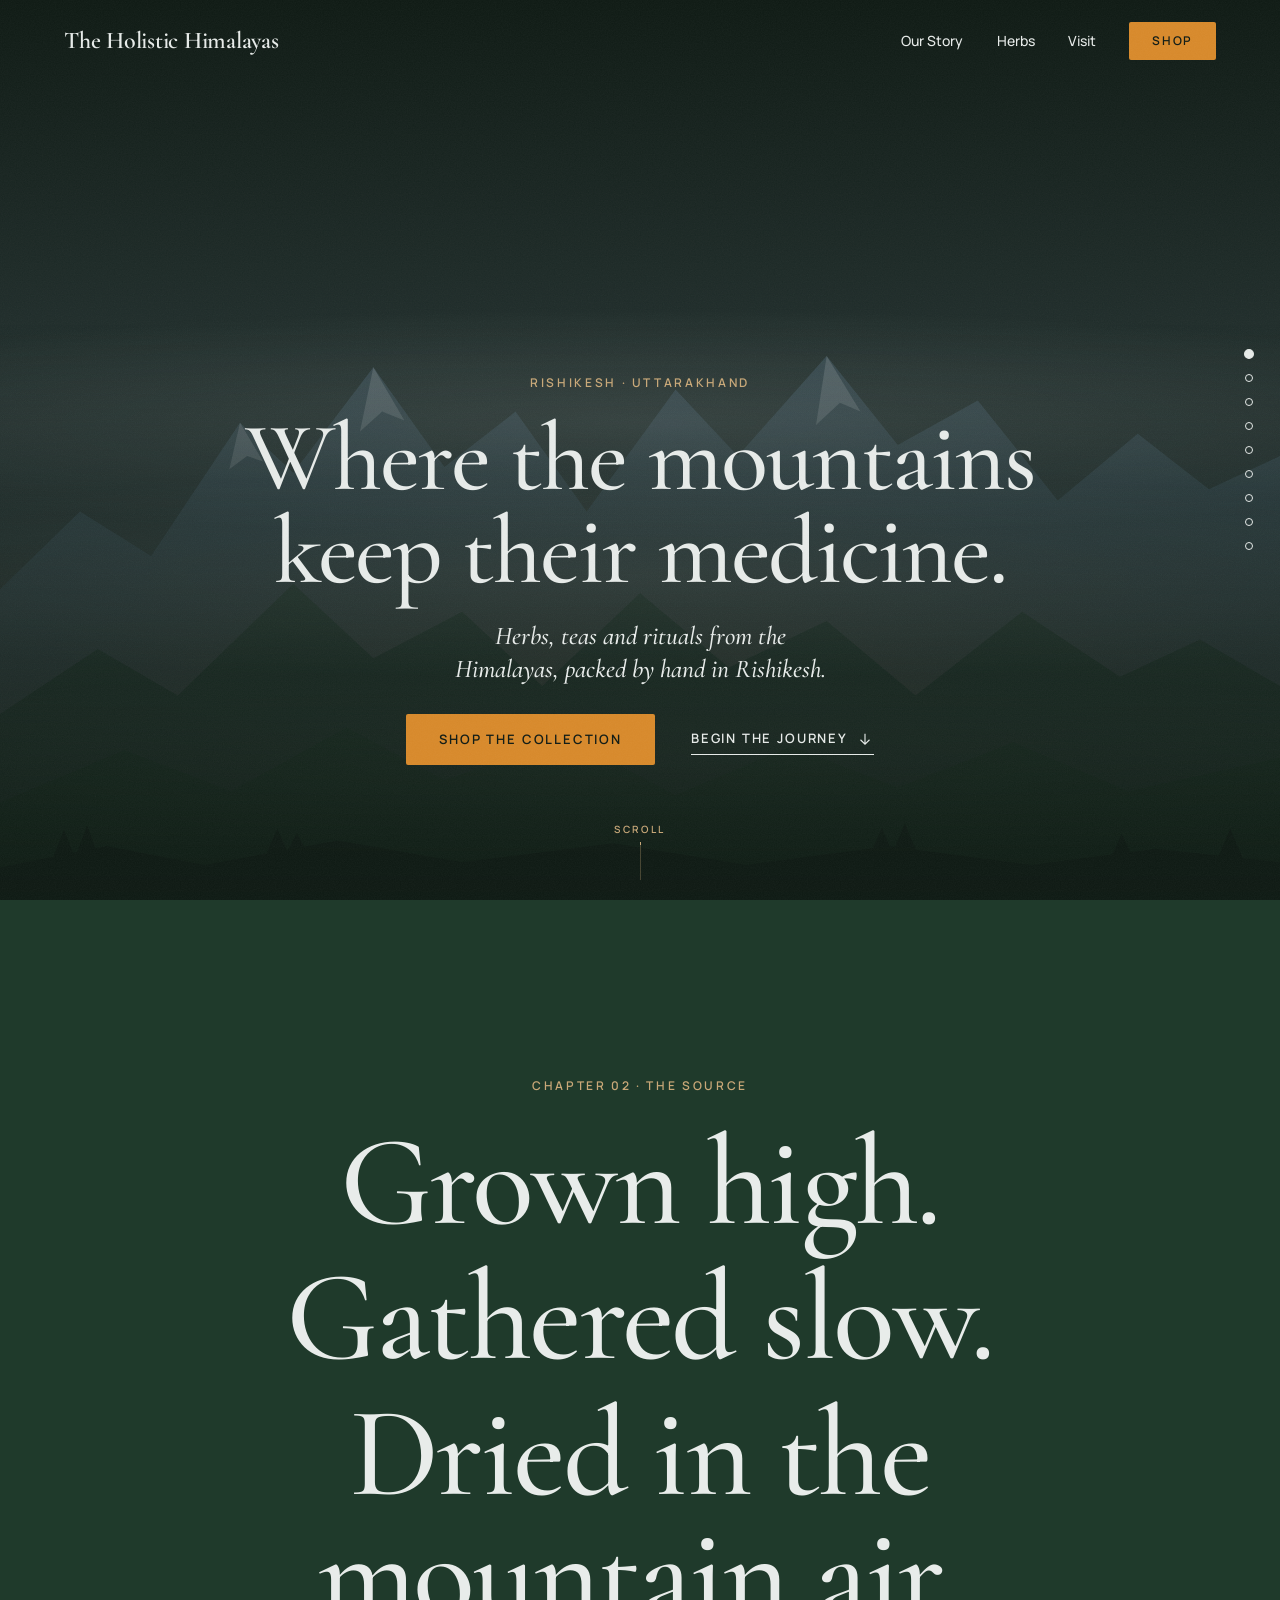
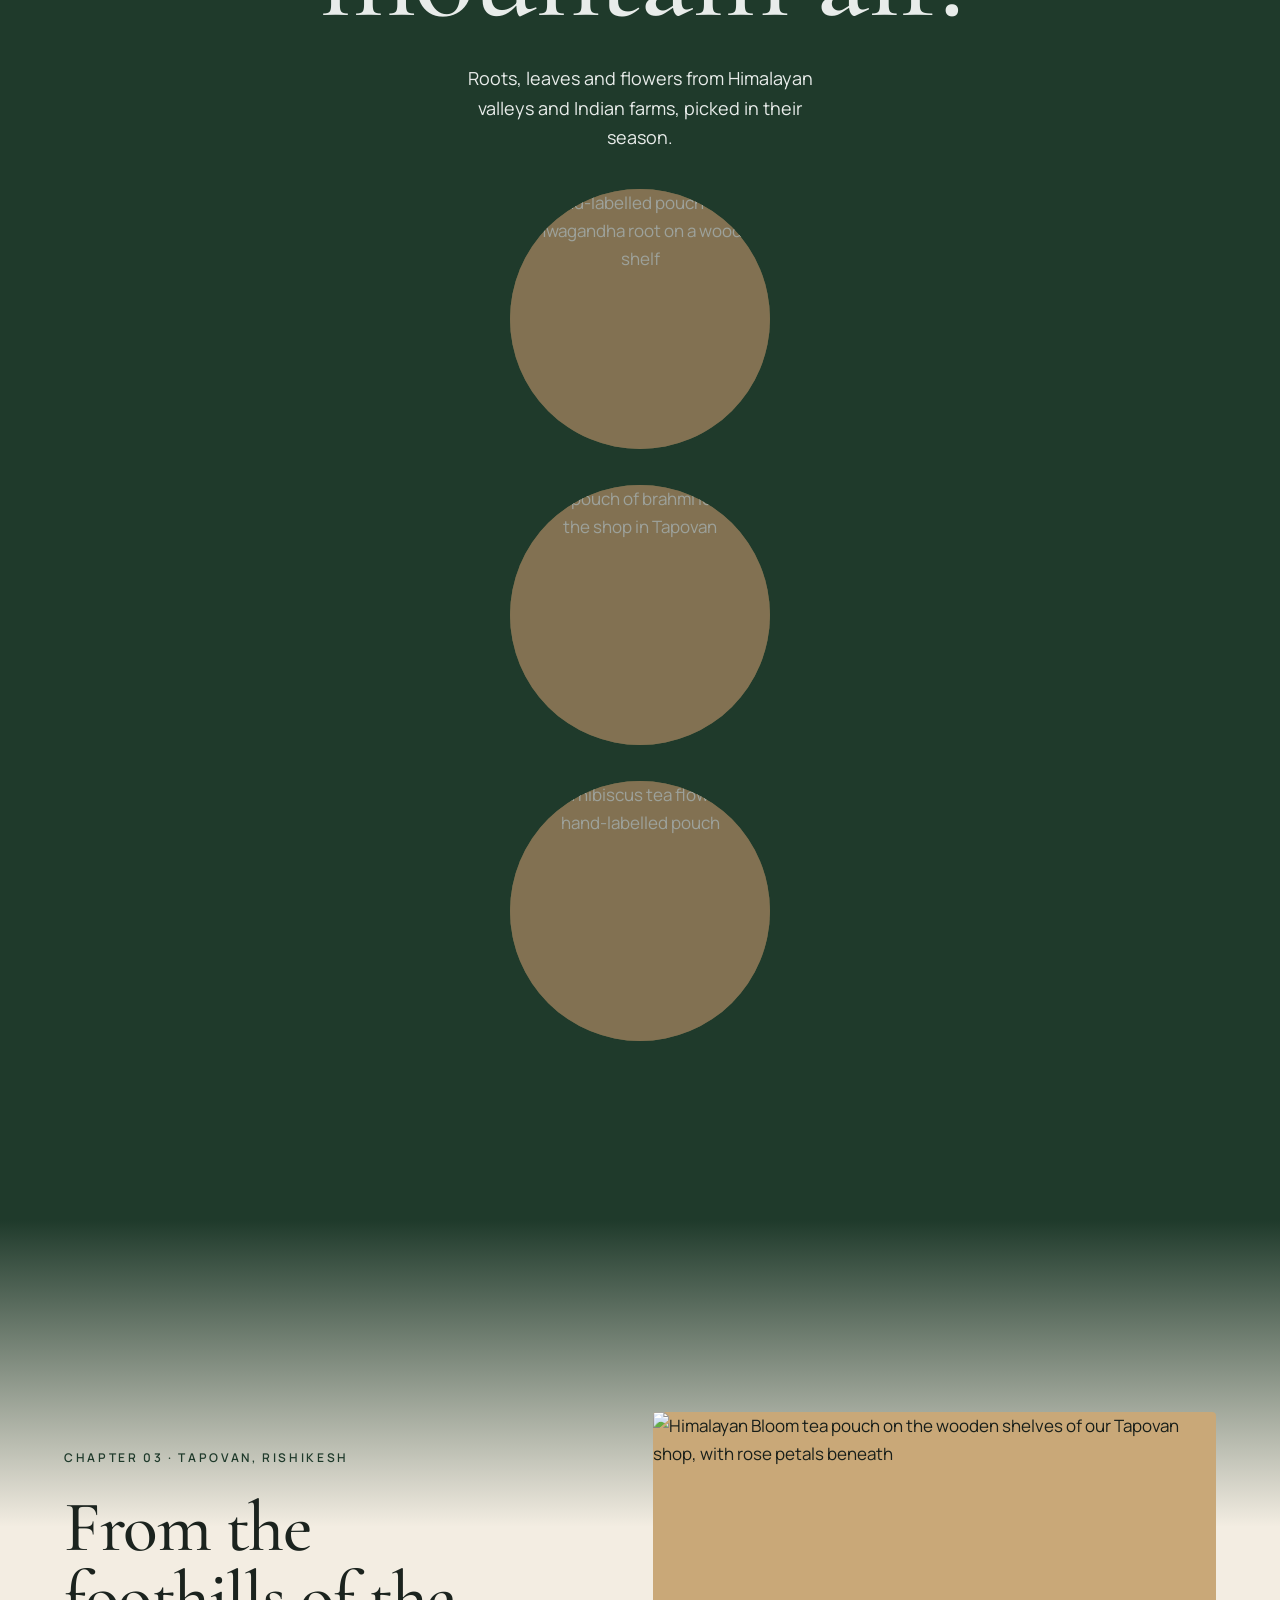
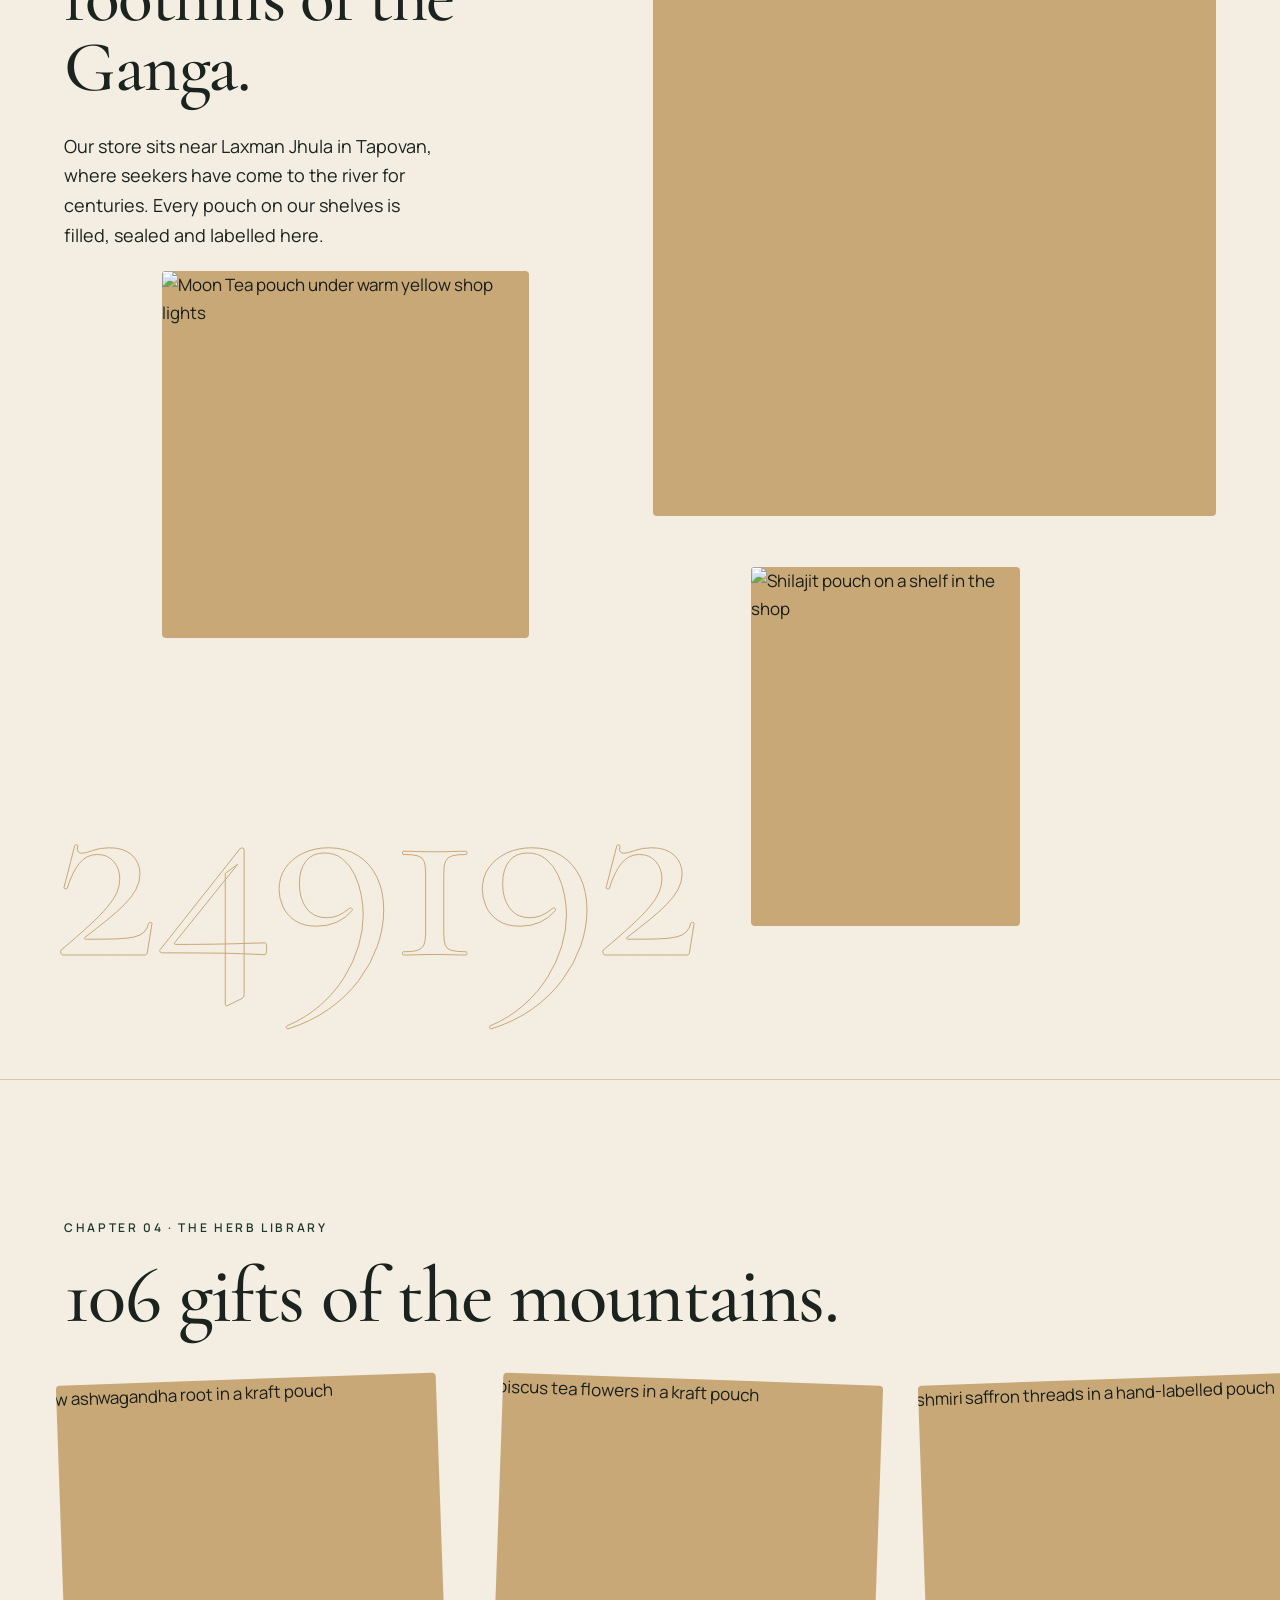
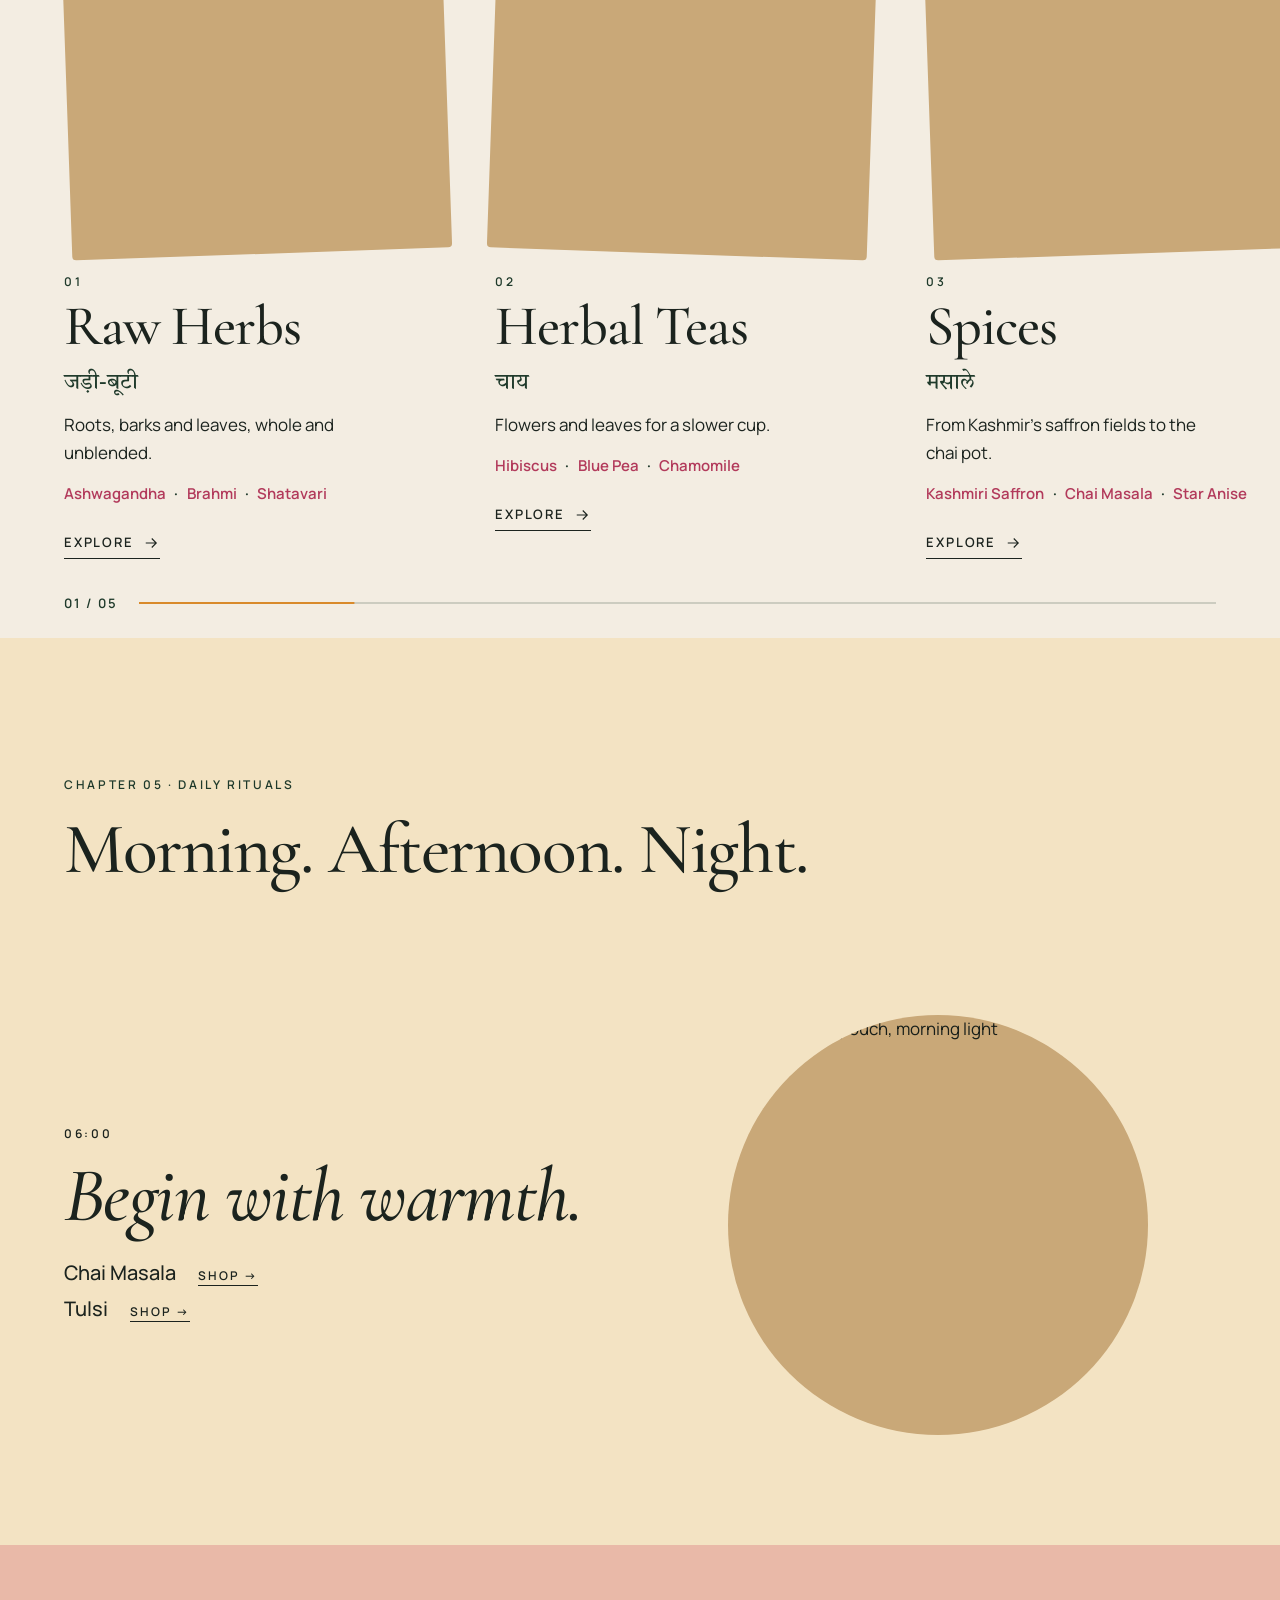
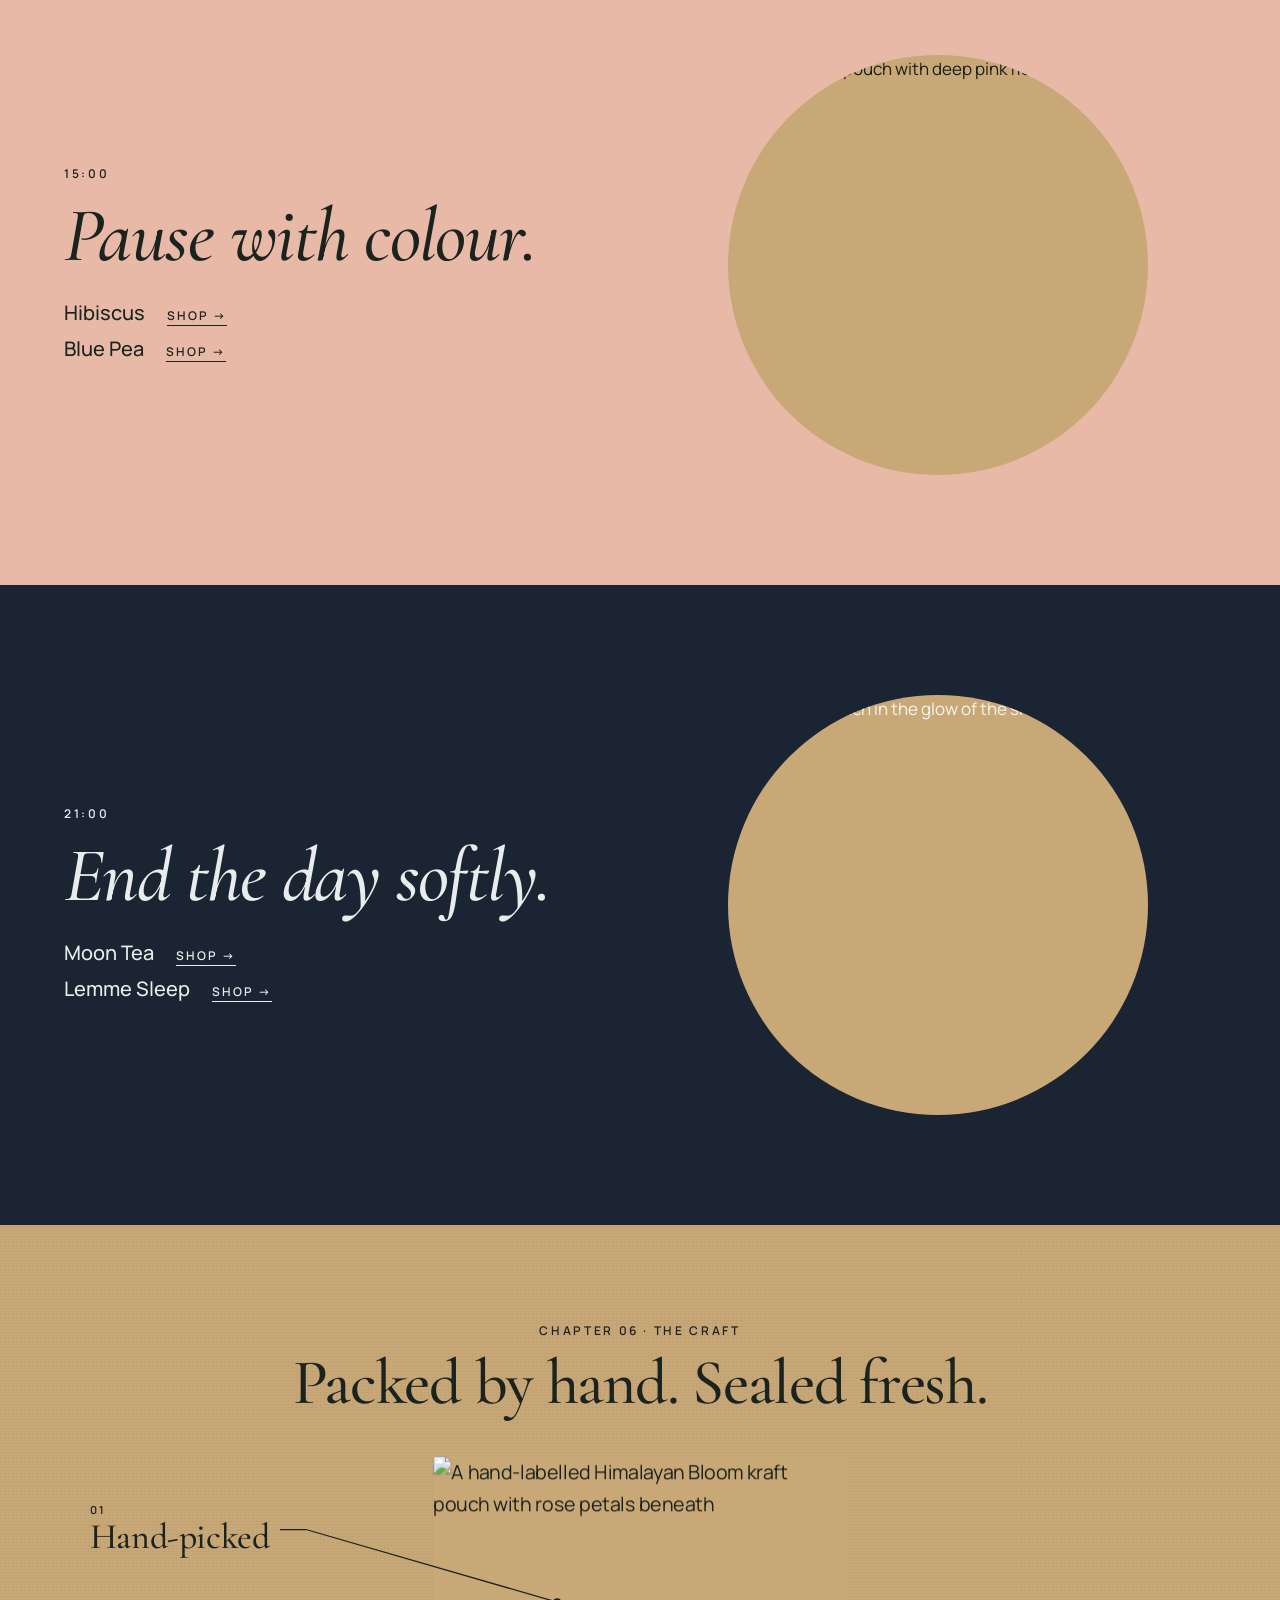
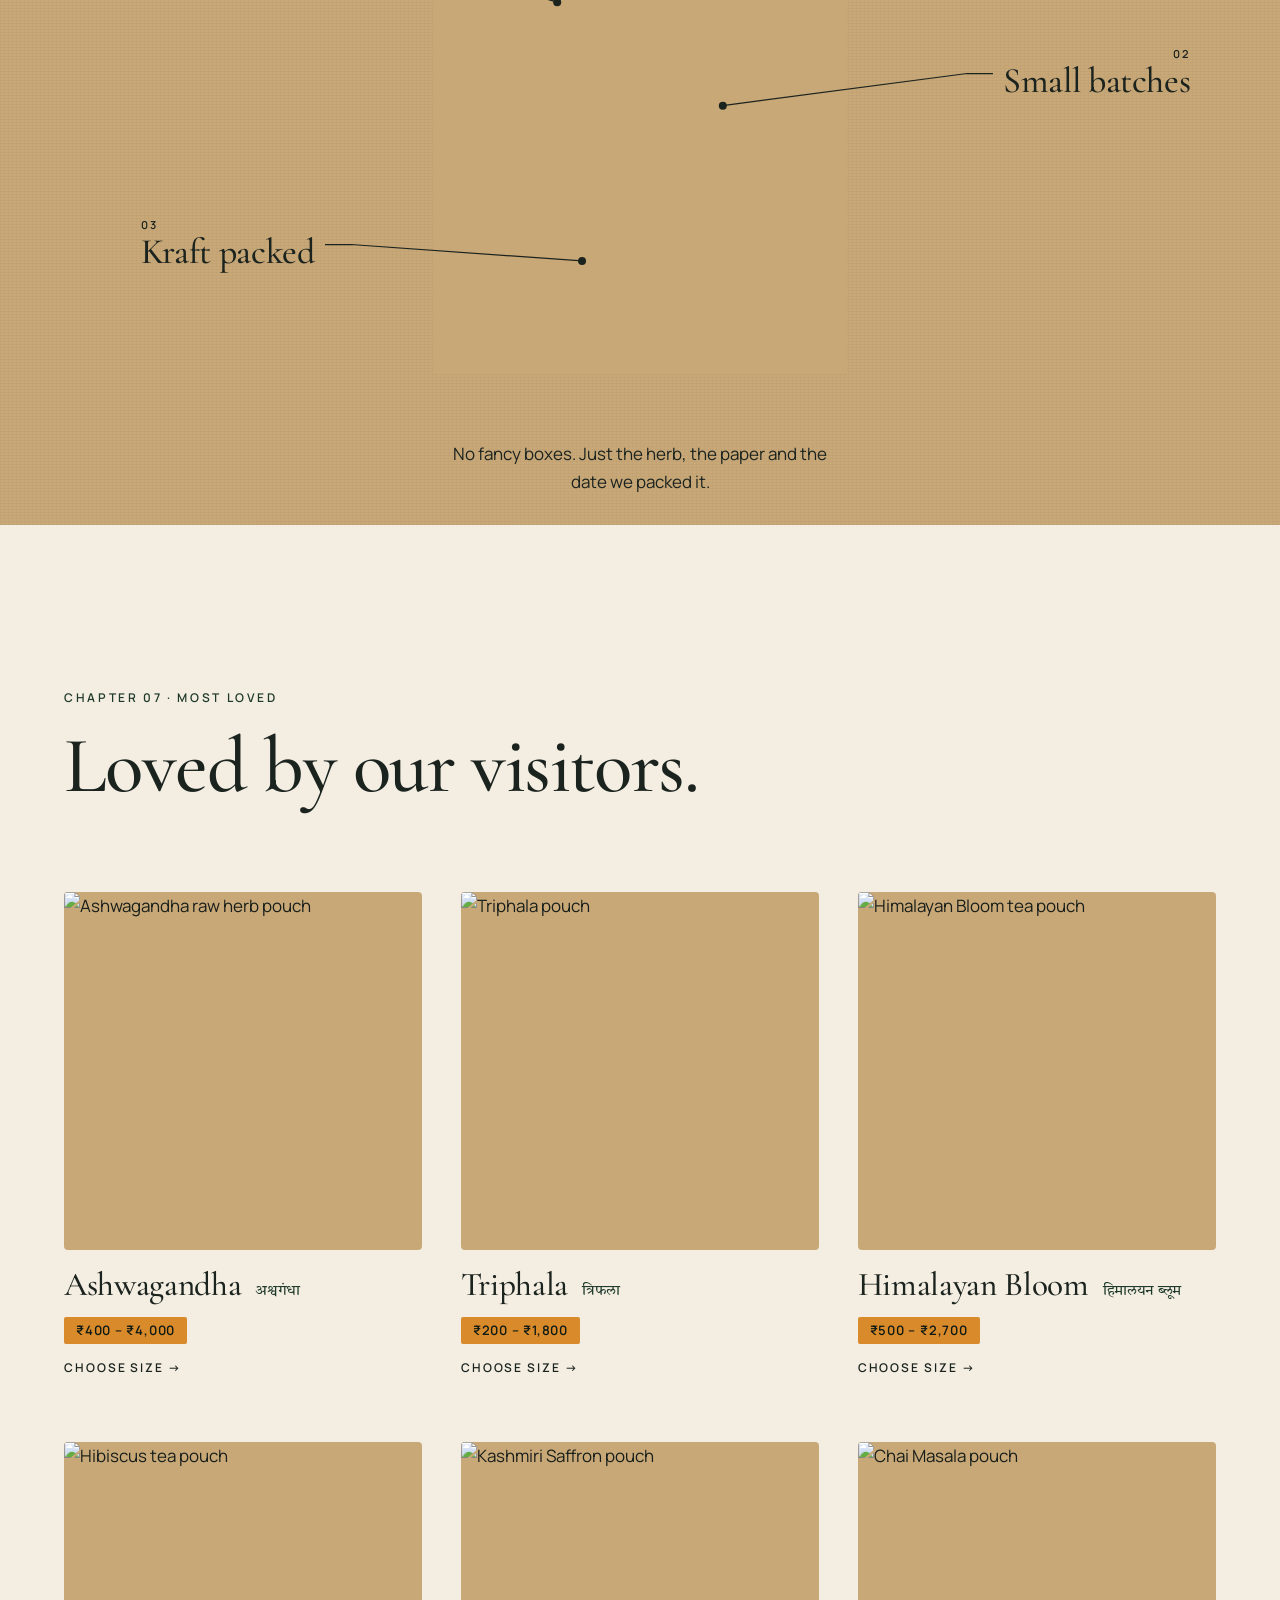
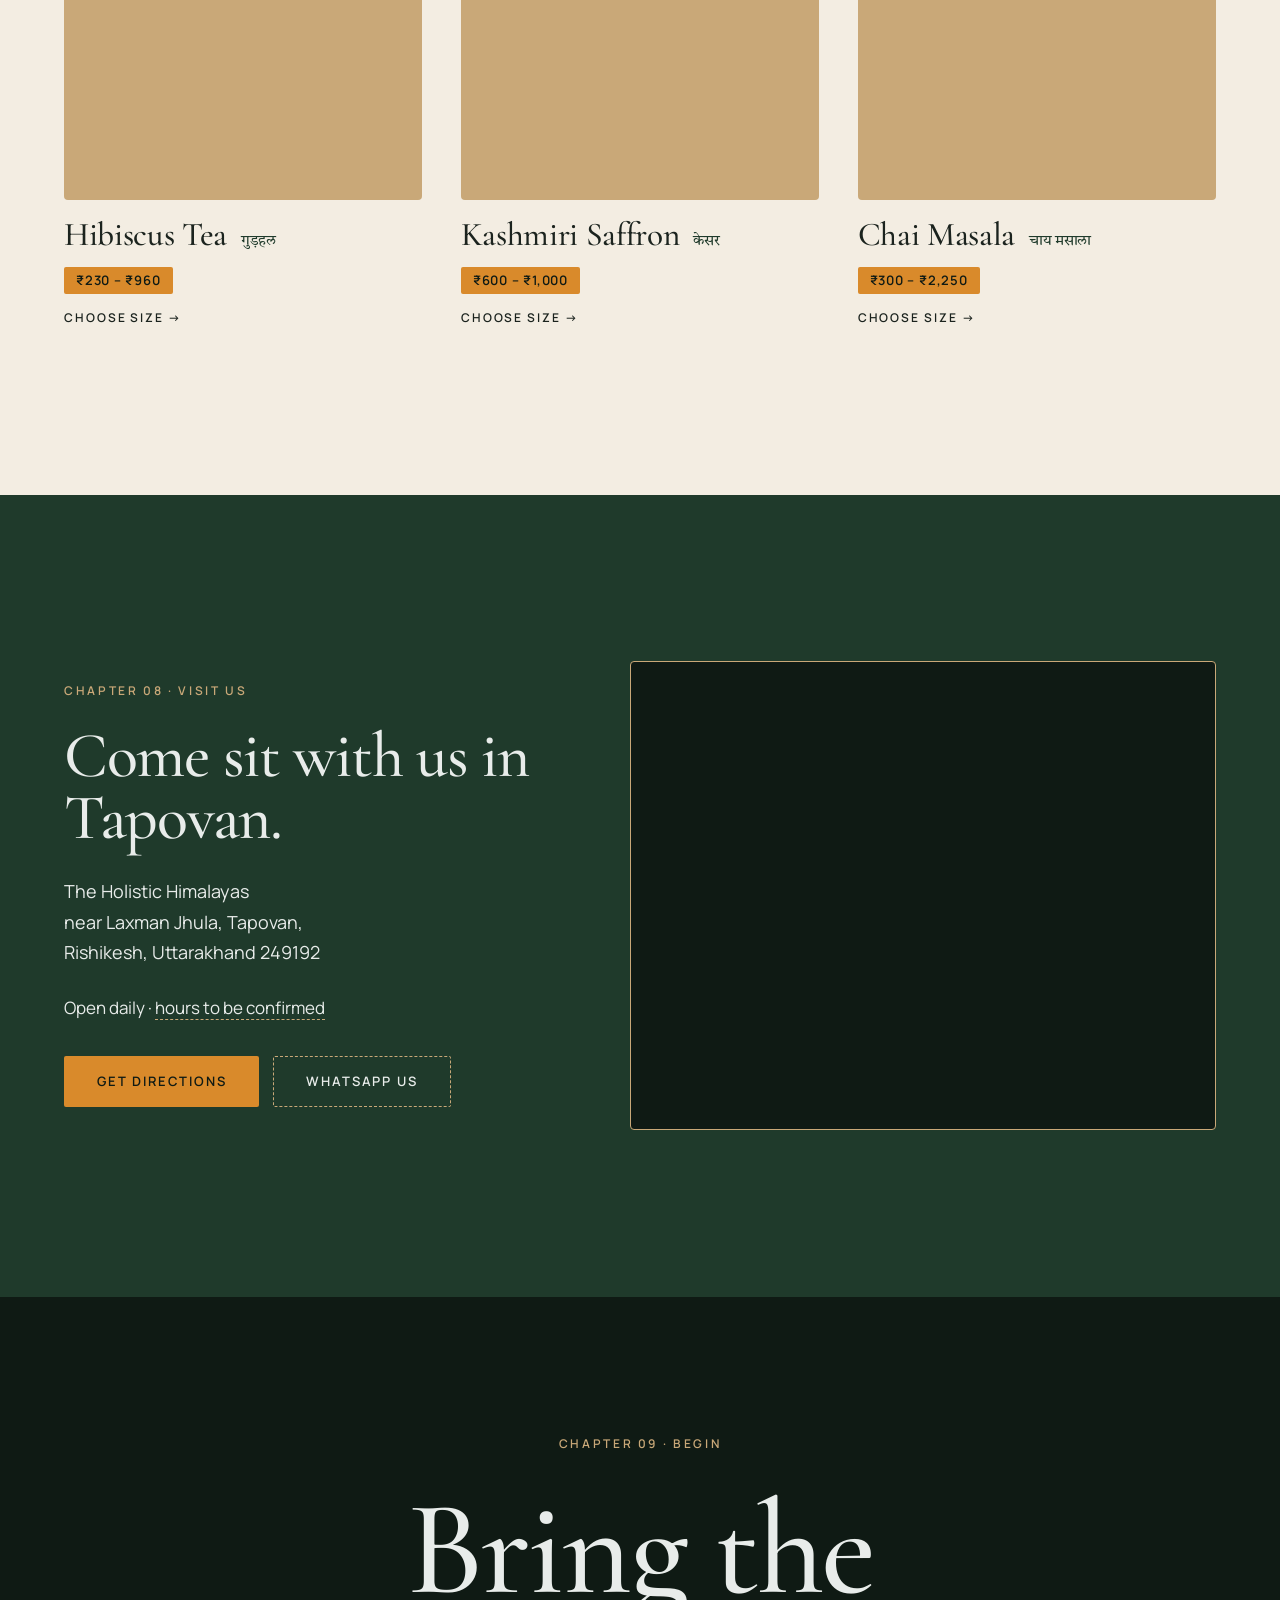
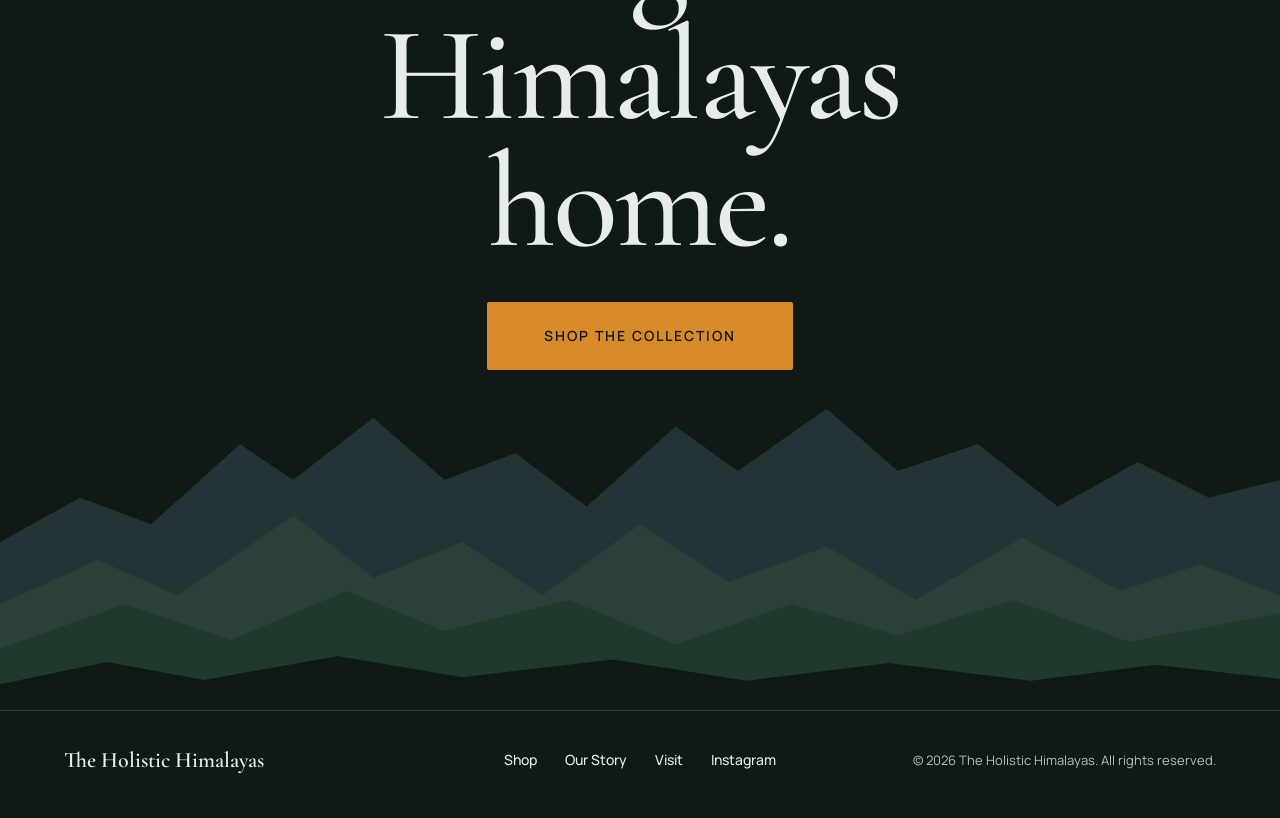
==== commit 672c3628: "mobile responcive" ====
--- a/index.html
+++ b/index.html
@@ -210,6 +210,9 @@
         <div class="lib-head">
           <p class="label" data-reveal>Chapter 04 · The Herb Library</p>
           <h2 id="lib-title" data-split>106 gifts of the mountains.</h2>
+          <p class="swipe-hint" aria-hidden="true">Swipe
+            <svg viewBox="0 0 24 24" width="18" height="18"><path d="M5 12h14M13 6l6 6-6 6" fill="none" stroke="currentColor" stroke-width="1.5"/></svg>
+          </p>
         </div>
 
         <div class="lib-track" id="libTrack">
--- a/style.css
+++ b/style.css
@@ -39,6 +39,8 @@
   overflow-x: hidden;
   -webkit-font-smoothing: antialiased;
 }
+/* a swipe track or drifting mist must never widen the page on phones */
+main > section { overflow-x: clip; }
 img, svg { display: block; max-width: 100%; }
 a { color: inherit; text-decoration: none; }
 ul { list-style: none; }
@@ -330,7 +332,7 @@
 .lib-head { padding: clamp(90px, 11vw, 150px) var(--pad) 36px; display: flex; flex-direction: column; gap: 22px; }
 .lib-track {
   display: flex; gap: clamp(24px, 4vw, 56px); padding: 8px var(--pad) 20px;
-  overflow-x: auto; scroll-snap-type: x mandatory; -webkit-overflow-scrolling: touch; scrollbar-width: none;
+  overflow-x: auto; scroll-snap-type: x mandatory; scroll-padding-inline: var(--pad); -webkit-overflow-scrolling: touch; scrollbar-width: none;
 }
 .lib-track::-webkit-scrollbar { display: none; }
 .panel { flex: 0 0 min(80vw, 380px); scroll-snap-align: start; display: flex; flex-direction: column; gap: 22px; }
@@ -494,9 +496,9 @@
 }
 
 @media (max-width: 1199px) {
-  .river-text { grid-column: 1 / span 6; }
+  .river-text { grid-column: 1 / span 6; grid-row: 1 / span 3; }
   .f1 { grid-column: 7 / span 6; }
-  .f2 { grid-column: 1 / span 5; }
+  .f2 { grid-column: 1 / span 5; grid-row: 4 / span 2; margin-top: clamp(24px, 4vw, 48px); }
   .f3 { grid-column: 8 / span 4; }
   .best-grid { grid-template-columns: repeat(2, minmax(0, 1fr)); }
   .visit-inner { grid-template-columns: 1fr; }
@@ -538,7 +540,7 @@
 
   .callout { font-size: 25px; background: rgba(243, 237, 226, .88); padding: 8px 12px; border-radius: 2px; }
   .callout.c1 { left: 4%; top: 28%; }
-  .callout.c2 { right: 4%; top: 49%; }
+  .callout.c2 { right: 4%; top: 37%; }
   .callout.c3 { left: 4%; top: 70%; }
   .craft-foot { font-size: 15px; bottom: 2.2svh; }
 
@@ -552,6 +554,28 @@
   .foot-copy { text-align: center; }
 }
 
+/* ---------- phones: touch-first details ---------- */
+.swipe-hint { display: none; }
+@keyframes nudge { 0%, 100% { transform: translateX(0); } 50% { transform: translateX(8px); } }
+@keyframes glow { 0%, 100% { box-shadow: 0 0 0 0 rgba(217, 138, 43, .0); } 50% { box-shadow: 0 0 44px 4px rgba(217, 138, 43, .45); } }
+
+@media (max-width: 767px) {
+  .swipe-hint { display: inline-flex; align-items: center; gap: 10px; font: 600 11px/1 var(--ff-body); letter-spacing: .22em; text-transform: uppercase; color: var(--deodar); transition: opacity .5s; }
+  .swipe-hint svg { animation: nudge 1.6s var(--ease) infinite; }
+  .swipe-hint.is-gone { opacity: 0; }
+  .lib-track { padding-inline: var(--pad); }
+  .panel { transform-origin: 50% 40%; will-change: transform, opacity; }
+  html.anim .card-img img { height: 116%; margin-top: -8%; }
+  .card.seen .card-name span { background-size: 100% 1px; }
+  .btn-xl { padding: 22px 36px; }
+}
+@media (hover: none) {
+  .btn:active { transform: scale(.97); }
+  .link-arrow:active, .more:active { opacity: .6; }
+  .card:active .card-img img { transform: scale(1.04); }
+  .btn-xl { animation: glow 2.8s ease-in-out infinite; }
+}
+
 @media (max-height: 560px) and (min-width: 768px) {
   .hero-sub { display: none; }
 }
@@ -561,7 +585,7 @@
    ========================================================================== */
 html.rm .rm-fade { opacity: 0; transition: opacity .4s ease; }
 html.rm .rm-fade.in { opacity: 1; }
-html.rm .mist, html.rm .scroll-cue i::after { animation: none; }
+html.rm .mist, html.rm .scroll-cue i::after, html.rm .btn-xl, html.rm .swipe-hint svg { animation: none; }
 html.rm .nav, html.rm .menu, html.rm .menu nav a, html.rm .card-img img, html.rm .btn { transition-duration: .01ms; }
 html.rm .s-photo { margin-top: 8px; }
 @media (prefers-reduced-motion: reduce) {
